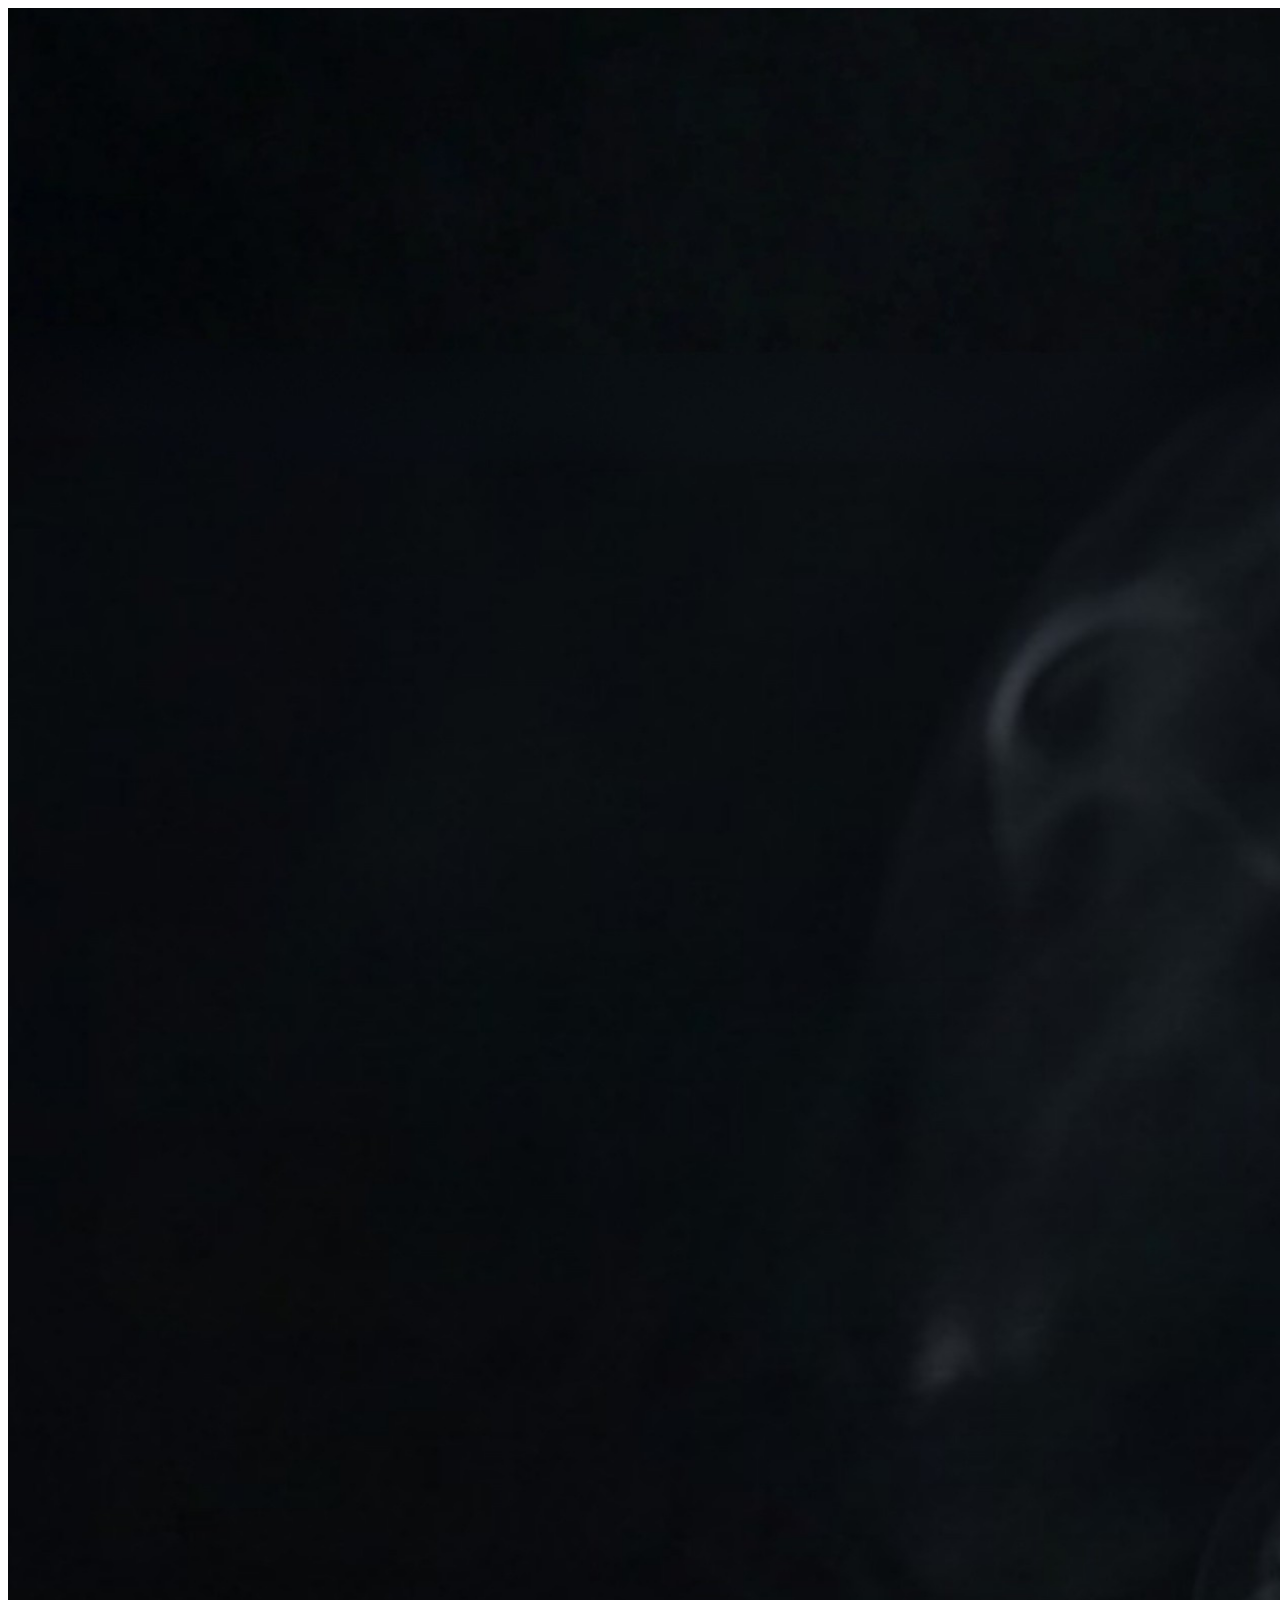
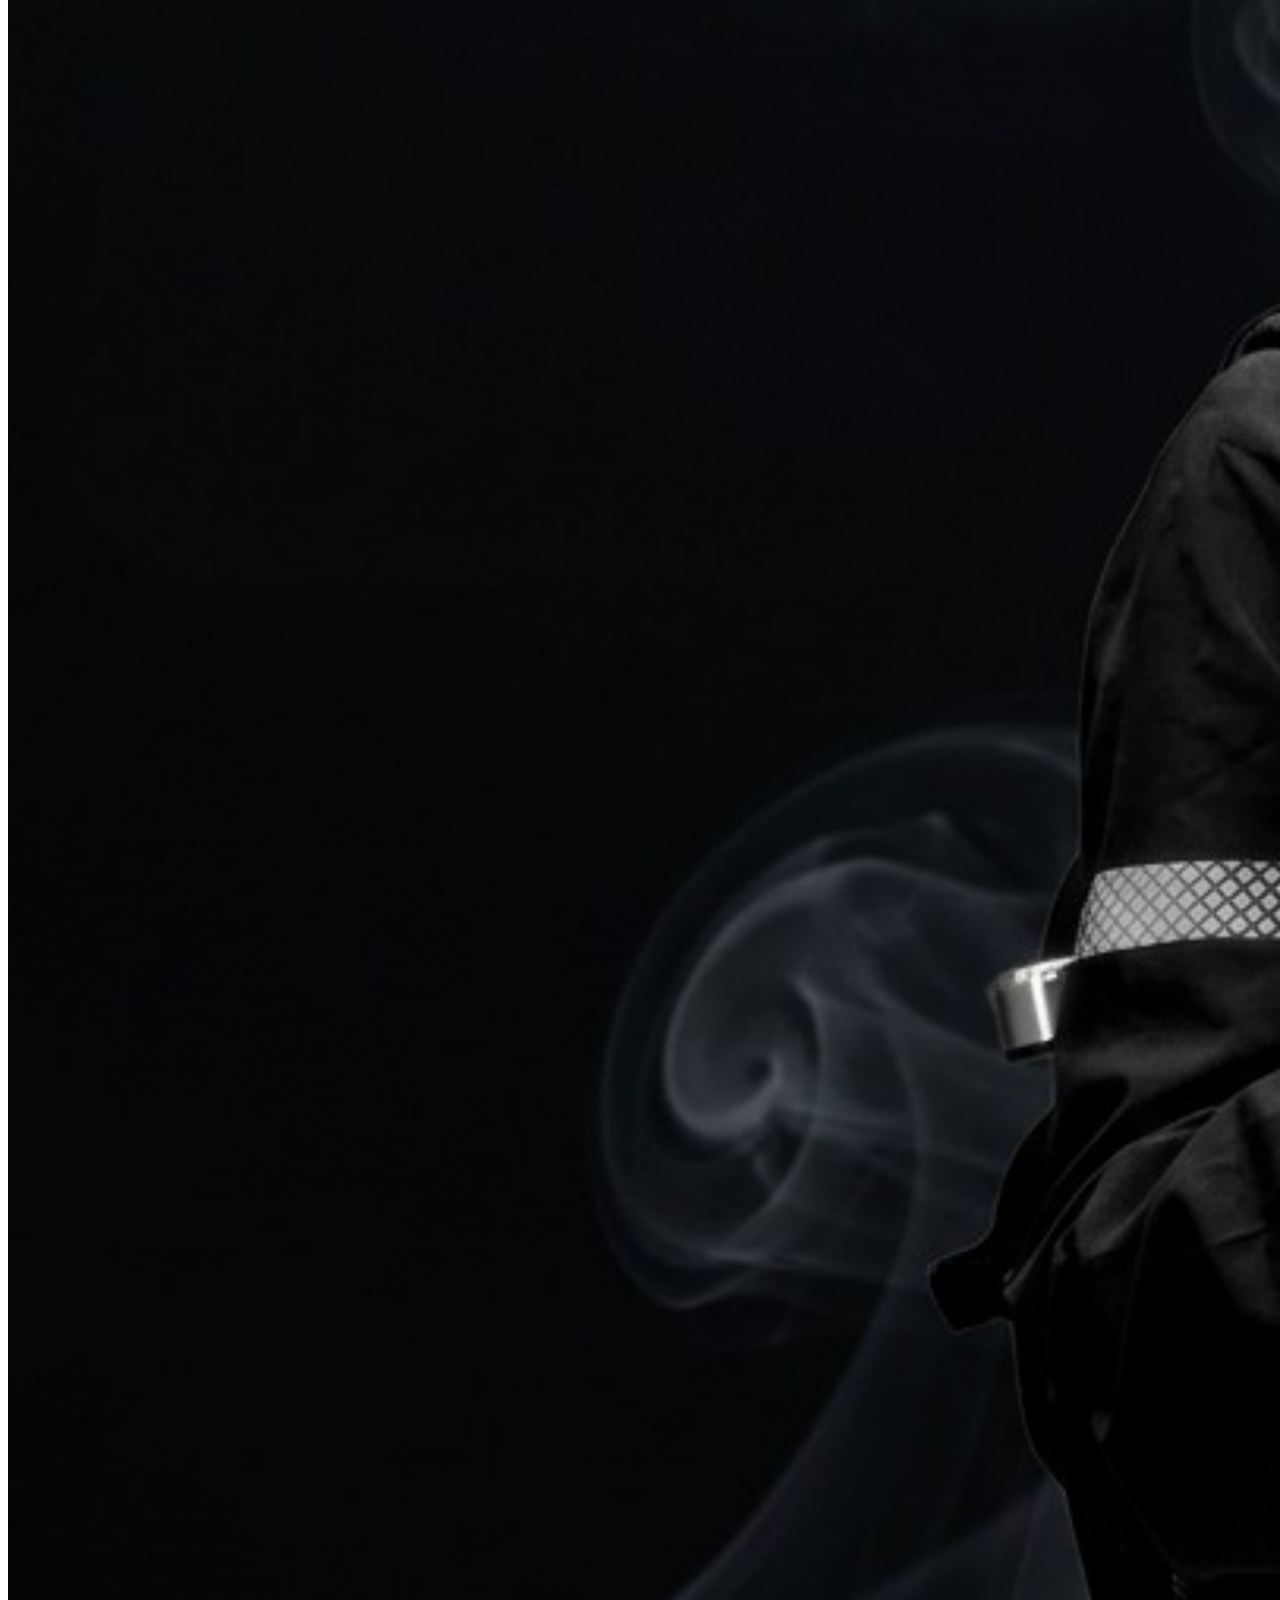
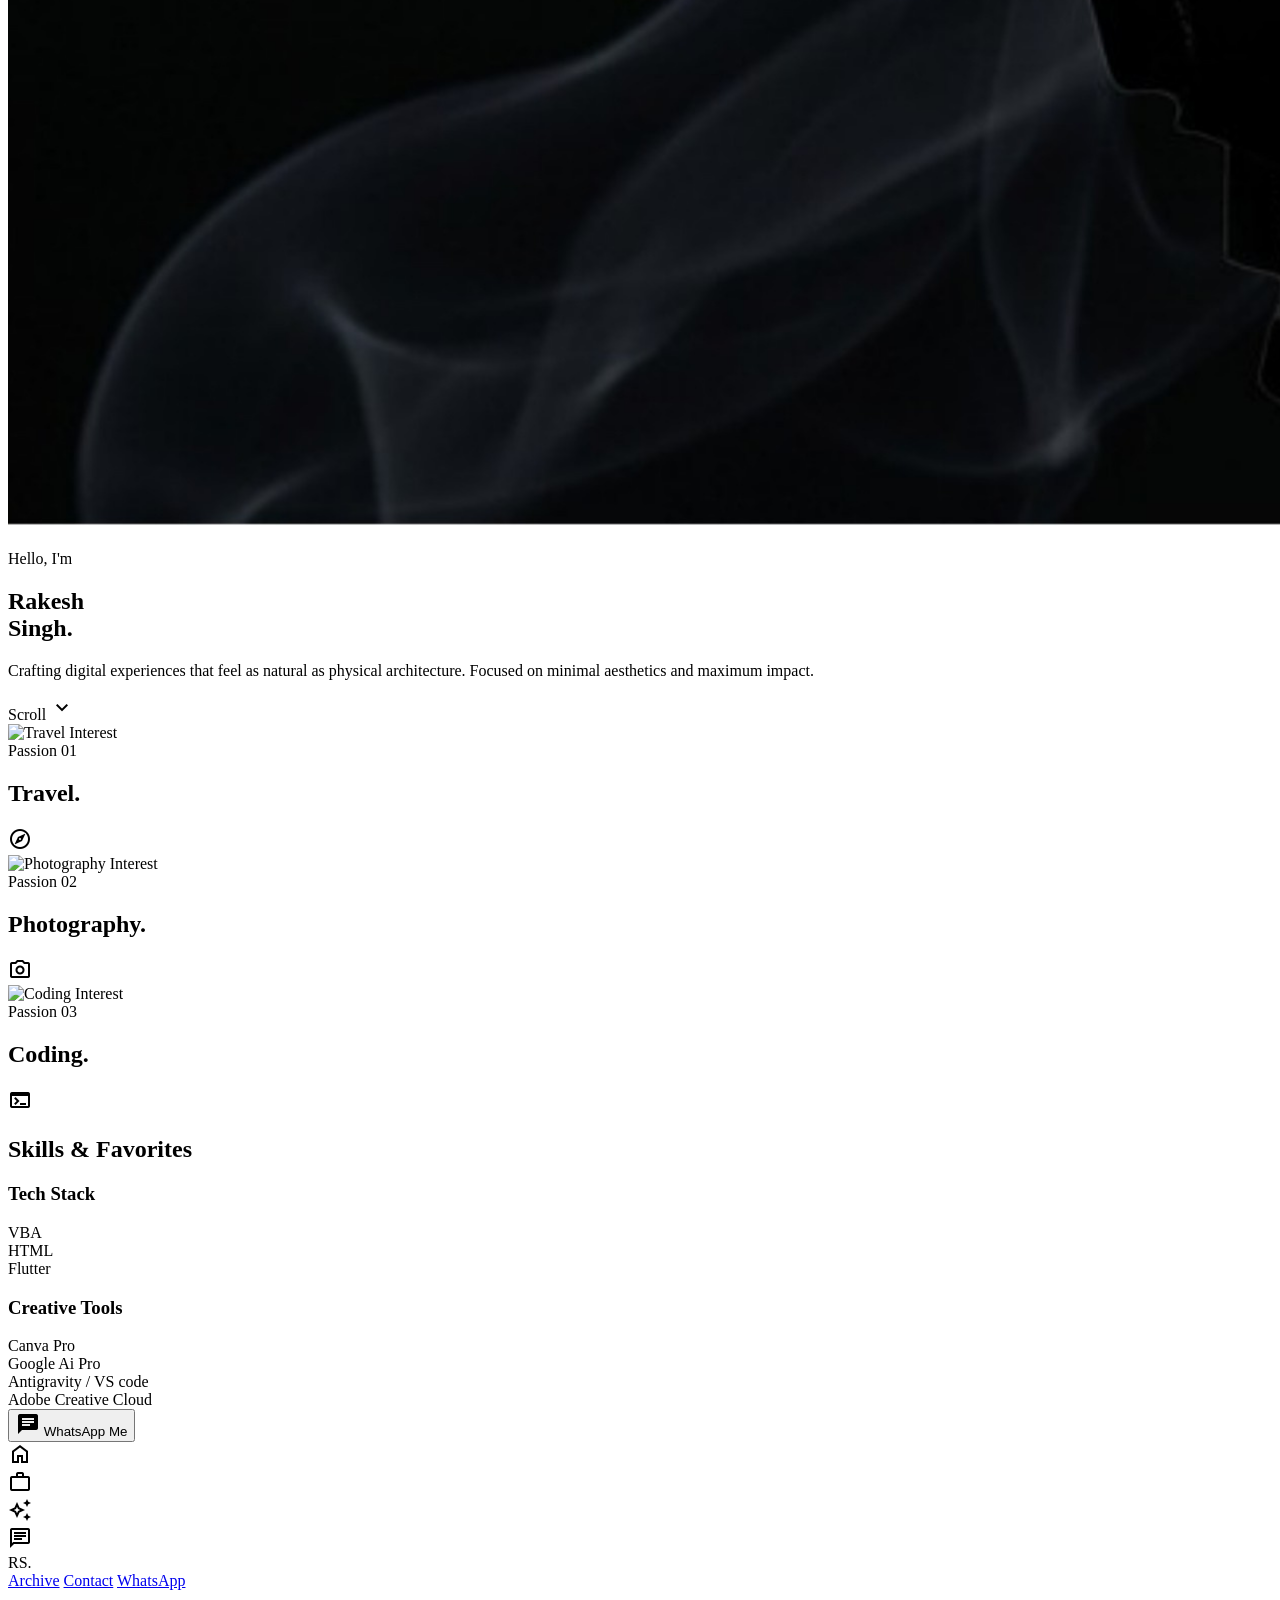
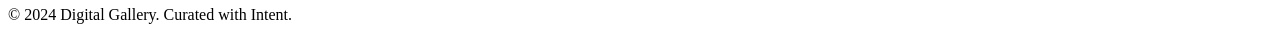
==== rakesh barar.html @ 5762798e "Add files via upload" ====
<!DOCTYPE html>

<html class="scroll-smooth" lang="en">

<head>
    <meta charset="utf-8" />
    <meta content="width=device-width, initial-scale=1.0" name="viewport" />
    <title>Rakesh Singh | Portfolio</title>
    <script src="https://cdn.tailwindcss.com?plugins=forms,container-queries"></script>
    <link
        href="https://fonts.googleapis.com/css2?family=Manrope:wght@200;400;700;800&amp;family=Inter:wght@300;400;500;600&amp;display=swap"
        rel="stylesheet" />
    <link
        href="https://fonts.googleapis.com/css2?family=Material+Symbols+Outlined:wght,FILL@100..700,0..1&amp;display=swap"
        rel="stylesheet" />
    <link
        href="https://fonts.googleapis.com/css2?family=Material+Symbols+Outlined:wght,FILL@100..700,0..1&amp;display=swap"
        rel="stylesheet" />
    <script id="tailwind-config">
        tailwind.config = {
            darkMode: "class",
            theme: {
                extend: {
                    colors: {
                        "on-surface-variant": "#474747",
                        "on-primary-container": "#ffffff",
                        "surface-variant": "#e2e2e4",
                        "on-tertiary": "#e2e2e2",
                        "primary": "#000000",
                        "on-secondary-fixed": "#1b1b1d",
                        "surface-bright": "#f9f9fb",
                        "surface-container-high": "#e8e8ea",
                        "error-container": "#ffdad6",
                        "surface-container-highest": "#e2e2e4",
                        "on-error-container": "#410002",
                        "surface-container": "#eeeef0",
                        "inverse-surface": "#2f3132",
                        "surface-tint": "#004ee7",
                        "surface-container-low": "#f3f3f5",
                        "primary-fixed": "#004ee7",
                        "surface-container-lowest": "#ffffff",
                        "on-tertiary-fixed-variant": "#e2e2e2",
                        "on-tertiary-container": "#ffffff",
                        "on-tertiary-fixed": "#ffffff",
                        "on-secondary-fixed-variant": "#3b3b3d",
                        "on-surface": "#1a1c1d",
                        "background": "#f9f9fb",
                        "secondary-container": "#d6d3d6",
                        "inverse-on-surface": "#f0f0f2",
                        "on-primary-fixed-variant": "#dce1ff",
                        "outline-variant": "#c6c6c6",
                        "secondary-fixed": "#c8c6c8",
                        "error": "#ba1a1a",
                        "on-primary-fixed": "#ffffff",
                        "on-background": "#1a1c1d",
                        "secondary-fixed-dim": "#acaaad",
                        "tertiary-fixed": "#5e5e5e",
                        "tertiary-fixed-dim": "#474747",
                        "outline": "#777777",
                        "primary-container": "#003198",
                        "on-secondary": "#ffffff",
                        "on-secondary-container": "#1b1b1d",
                        "on-error": "#ffffff",
                        "surface": "#f9f9fb",
                        "primary-fixed-dim": "#003ab2",
                        "surface-dim": "#d9dadc",
                        "inverse-primary": "#b6c4ff",
                        "tertiary": "#3b3b3b",
                        "tertiary-container": "#747474",
                        "secondary": "#5f5e60",
                        "on-primary": "#dce1ff"
                    },
                    fontFamily: {
                        "headline": ["Manrope"],
                        "body": ["Inter"],
                        "label": ["Inter"]
                    },
                    borderRadius: { "DEFAULT": "0.25rem", "lg": "0.5rem", "xl": "0.75rem", "full": "9999px" },
                },
            },
        }
    </script>
    <style>
        .material-symbols-outlined {
            font-variation-settings: 'FILL' 0, 'wght' 400, 'GRAD' 0, 'opsz' 24;
        }

        .hide-scrollbar::-webkit-scrollbar {
            display: none;
        }

        .hide-scrollbar {
            -ms-overflow-style: none;
            scrollbar-width: none;
        }
    </style>
    <style>
        body {
            min-height: max(884px, 100dvh);
        }
    </style>
</head>

<body class="bg-surface text-on-surface font-body selection:bg-surface-tint selection:text-white">
    <!-- Removed TopAppBar -->
    <main class="pb-32">
        <!-- Hero Section -->
        <section id="hero-section"
            class="relative h-screen min-h-[700px] flex flex-col px-8 pt-24 pb-24 overflow-hidden">
            <div class="absolute inset-0 z-0">
                <img alt="Rakesh Singh Portrait" class="w-full h-full object-cover md:object-[50%_40%] grayscale contrast-125 opacity-90"
                    data-alt="Close-up artistic portrait of a confident South Asian man in natural soft daylight with a minimalist architectural background"
                    src="my_photo.png" />
                <div class="absolute inset-0 bg-gradient-to-t from-surface via-transparent to-transparent"></div>
            </div>
            <div class="relative z-10 max-w-2xl flex-1 flex flex-col justify-between">
                <div>
                    <p class="font-headline font-bold text-surface-tint tracking-tight text-xl mb-4">Hello, I'm</p>
                    <h1
                        class="font-headline font-extrabold text-6xl md:text-8xl tracking-tighter text-white leading-[0.9]">
                        Rakesh<br />Singh.
                    </h1>
                </div>
                <div>
                    <p class="font-body text-secondary text-lg max-w-md leading-relaxed">
                        Crafting digital experiences that feel as natural as physical architecture. Focused on minimal
                        aesthetics and maximum impact.
                    </p>
                </div>
            </div>
            <!-- Scroll Cue -->
            <div class="absolute bottom-12 left-1/2 -translate-x-1/2 flex flex-col items-center gap-2 opacity-40">
                <span class="text-[10px] font-bold tracking-[0.3em] uppercase">Scroll</span>
                <span class="material-symbols-outlined animate-bounce" data-icon="expand_more">expand_more</span>
            </div>
        </section>
        <!-- Interest Cards (Editorial Bento) -->
        <section class="px-8 py-20 max-w-6xl mx-auto space-y-20 md:space-y-0 md:grid md:grid-cols-3 md:gap-8 lg:gap-12">
            <!-- Travel -->
            <div
                class="group relative aspect-[4/5] rounded-[2.5rem] overflow-hidden bg-surface-container-low transition-transform duration-500 hover:scale-[0.99]">
                <img alt="Travel Interest"
                    class="absolute inset-0 w-full h-full object-cover transition-transform duration-700 group-hover:scale-110"
                    data-alt="Wide angle shot of a traveler overlooking a serene blue lake surrounded by sharp snow-capped mountains at dawn"
                    src="https://lh3.googleusercontent.com/aida-public/[base64]" />
                <div class="absolute inset-0 bg-black/20 group-hover:bg-black/10 transition-colors"></div>
                <div class="absolute bottom-10 left-10 text-white">
                    <span class="font-label font-medium uppercase tracking-widest text-xs opacity-80 mb-2 block">Passion
                        01</span>
                    <h2 class="font-headline font-bold text-5xl tracking-tighter">Travel.</h2>
                </div>
                <div class="absolute top-10 right-10">
                    <div
                        class="w-12 h-12 rounded-full bg-white/20 backdrop-blur-md flex items-center justify-center border border-white/30">
                        <span class="material-symbols-outlined text-white" data-icon="explore">explore</span>
                    </div>
                </div>
            </div>
            <!-- Photography -->
            <div
                class="group relative aspect-[4/5] rounded-[2.5rem] overflow-hidden bg-surface-container-low transition-transform duration-500 hover:scale-[0.99]">
                <img alt="Photography Interest"
                    class="absolute inset-0 w-full h-full object-cover transition-transform duration-700 group-hover:scale-110"
                    data-alt="Minimalist street photography of a cyclist casting a long shadow on a clean concrete pavement in high contrast sunlight"
                    src="https://lh3.googleusercontent.com/aida-public/[base64]" />
                <div class="absolute inset-0 bg-black/20 group-hover:bg-black/10 transition-colors"></div>
                <div class="absolute bottom-10 left-10 text-white">
                    <span class="font-label font-medium uppercase tracking-widest text-xs opacity-80 mb-2 block">Passion
                        02</span>
                    <h2 class="font-headline font-bold text-5xl tracking-tighter">Photography.</h2>
                </div>
                <div class="absolute top-10 right-10">
                    <div
                        class="w-12 h-12 rounded-full bg-white/20 backdrop-blur-md flex items-center justify-center border border-white/30">
                        <span class="material-symbols-outlined text-white" data-icon="photo_camera">photo_camera</span>
                    </div>
                </div>
            </div>
            <!-- Coding -->
            <div
                class="group relative aspect-[4/5] rounded-[2.5rem] overflow-hidden bg-surface-container-low transition-transform duration-500 hover:scale-[0.99]">
                <img alt="Coding Interest"
                    class="absolute inset-0 w-full h-full object-cover transition-transform duration-700 group-hover:scale-110"
                    data-alt="Close up of clean code on a computer screen reflected in a pair of glasses on a dark minimalist desk"
                    src="https://lh3.googleusercontent.com/aida-public/[base64]" />
                <div class="absolute inset-0 bg-black/40 group-hover:bg-black/30 transition-colors"></div>
                <div class="absolute bottom-10 left-10 text-white">
                    <span class="font-label font-medium uppercase tracking-widest text-xs opacity-80 mb-2 block">Passion
                        03</span>
                    <h2 class="font-headline font-bold text-5xl tracking-tighter">Coding.</h2>
                </div>
                <div class="absolute top-10 right-10">
                    <div
                        class="w-12 h-12 rounded-full bg-white/20 backdrop-blur-md flex items-center justify-center border border-white/30">
                        <span class="material-symbols-outlined text-white" data-icon="terminal">terminal</span>
                    </div>
                </div>
            </div>
        </section>
        <!-- Skills & Favorites -->
        <section id="skills-section" class="px-8 py-20 bg-surface-container-low rounded-t-[3rem]">
            <div class="max-w-4xl mx-auto">
                <div class="mb-16">
                    <h2 class="font-headline font-extrabold text-4xl tracking-tighter text-on-surface mb-4">Skills &amp;
                        Favorites</h2>
                    <div class="w-12 h-1 px-1 bg-surface-tint rounded-full"></div>
                </div>
                <div class="grid grid-cols-1 md:grid-cols-2 gap-12">
                    <!-- Technical Stack -->
                    <div class="space-y-8">
                        <h3 class="font-label font-bold text-xs uppercase tracking-widest text-secondary opacity-60">
                            Tech Stack</h3>
                        <div class="space-y-6">
                            <div class="flex items-center justify-between group">
                                <span class="font-headline font-bold text-xl">VBA</span>
                                <span
                                    class="w-2 h-2 rounded-full bg-surface-tint shadow-[0_0_10px_rgba(0,78,231,0.5)]"></span>
                            </div>
                            <div class="flex items-center justify-between group">
                                <span class="font-headline font-bold text-xl">HTML</span>
                                <span
                                    class="w-2 h-2 rounded-full bg-surface-tint shadow-[0_0_10px_rgba(0,78,231,0.5)]"></span>
                            </div>

                            <div class="flex items-center justify-between group">
                                <span class="font-headline font-bold text-xl">Flutter</span>
                                <span class="w-2 h-2 rounded-full bg-surface-variant"></span>
                            </div>
                        </div>
                    </div>
                    <!-- Design Tools -->
                    <div class="space-y-8">
                        <h3 class="font-label font-bold text-xs uppercase tracking-widest text-secondary opacity-60">
                            Creative Tools</h3>
                        <div class="space-y-6">
                            <div class="flex items-center justify-between group">
                                <span class="font-headline font-bold text-xl">Canva Pro</span>
                                <span
                                    class="w-2 h-2 rounded-full bg-surface-tint shadow-[0_0_10px_rgba(0,78,231,0.5)]"></span>
                            </div>
                            <div class="flex items-center justify-between group">
                                <span class="font-headline font-bold text-xl">Google Ai Pro</span>
                                <span
                                    class="w-2 h-2 rounded-full bg-surface-tint shadow-[0_0_10px_rgba(0,78,231,0.5)]"></span>
                            </div>

                            <div class="flex items-center justify-between group">
                                <span class="font-headline font-bold text-xl">Antigravity / VS code</span>
                                <span
                                    class="w-2 h-2 rounded-full bg-surface-tint shadow-[0_0_10px_rgba(0,78,231,0.5)]"></span>
                            </div>

                            <div class="flex items-center justify-between group">
                                <span class="font-headline font-bold text-xl">Adobe Creative Cloud</span>
                                <span class="w-2 h-2 rounded-full bg-surface-variant"></span>
                            </div>
                        </div>
                    </div>
                </div>
            </div>
        </section>
    </main>
    <!-- WhatsApp Floating CTA -->
    <div id="whatsapp-container"
        class="fixed bottom-24 right-6 z-[60] group opacity-0 translate-y-10 pointer-events-none transition-all duration-500">
        <button
            class="flex items-center gap-3 bg-white/70 dark:bg-zinc-900/70 backdrop-blur-2xl border border-zinc-200/20 dark:border-zinc-800/20 shadow-2xl px-6 py-4 rounded-full active:scale-90 transition-transform duration-200 group-hover:pr-8">
            <span class="material-symbols-outlined text-[#25D366]" data-icon="chat"
                style="font-variation-settings: 'FILL' 1;">chat</span>
            <span class="font-label font-bold text-xs uppercase tracking-widest text-on-surface">WhatsApp Me</span>
        </button>
    </div>
    <!-- BottomNavBar -->
    <nav id="bottom-nav"
        class="fixed bottom-6 left-1/2 -translate-x-1/2 w-[90%] max-w-md rounded-full bg-white/70 dark:bg-zinc-900/70 backdrop-blur-2xl border border-zinc-200/20 dark:border-zinc-800/20 shadow-2xl shadow-zinc-500/10 dark:shadow-black/20 flex justify-around items-center p-2 z-50 opacity-0 translate-y-10 pointer-events-none transition-all duration-500">
        <div
            class="flex items-center justify-center bg-zinc-900 dark:bg-zinc-50 text-white dark:text-zinc-900 rounded-full w-12 h-12 active:scale-90 transition-transform duration-200">
            <span class="material-symbols-outlined" data-icon="home">home</span>
        </div>
        <div
            class="flex items-center justify-center text-zinc-400 dark:text-zinc-500 w-12 h-12 hover:text-zinc-900 dark:hover:text-zinc-100 active:scale-90 transition-transform duration-200">
            <span class="material-symbols-outlined" data-icon="work">work</span>
        </div>
        <div
            class="flex items-center justify-center text-zinc-400 dark:text-zinc-500 w-12 h-12 hover:text-zinc-900 dark:hover:text-zinc-100 active:scale-90 transition-transform duration-200">
            <span class="material-symbols-outlined" data-icon="auto_awesome">auto_awesome</span>
        </div>
        <div
            class="flex items-center justify-center text-zinc-400 dark:text-zinc-500 w-12 h-12 hover:text-zinc-900 dark:hover:text-zinc-100 active:scale-90 transition-transform duration-200">
            <span class="material-symbols-outlined" data-icon="chat">chat</span>
        </div>
    </nav>
    <!-- Footer -->
    <footer id="footer"
        class="w-full pt-20 pb-32 bg-zinc-50 dark:bg-zinc-950 flex flex-col items-center gap-6 px-8 text-center">
        <span class="font-manrope font-bold text-zinc-900 dark:text-zinc-50 text-xl tracking-tighter">RS.</span>
        <div class="flex gap-8">
            <a class="font-inter text-sm text-zinc-400 hover:text-zinc-600 hover:underline decoration-zinc-300 underline-offset-4 transition-colors duration-300"
                href="#">Archive</a>
            <a class="font-inter text-sm text-zinc-400 hover:text-zinc-600 hover:underline decoration-zinc-300 underline-offset-4 transition-colors duration-300"
                href="#">Contact</a>
            <a class="font-inter text-sm text-blue-600 font-semibold hover:underline decoration-zinc-300 underline-offset-4 transition-colors duration-300"
                href="#">WhatsApp</a>
        </div>
        <p class="font-inter text-sm text-zinc-500 tracking-tight">© 2024 Digital Gallery. Curated with Intent.</p>
    </footer>
    <script>
        document.addEventListener('DOMContentLoaded', () => {
            const heroSection = document.getElementById('hero-section');
            const bottomNav = document.getElementById('bottom-nav');
            const whatsappBtn = document.getElementById('whatsapp-container');
            const skillsSection = document.getElementById('skills-section');
            const footer = document.getElementById('footer');

            // Bottom Nav: Show when hero section is not intersecting
            const navObserver = new IntersectionObserver((entries) => {
                entries.forEach(entry => {
                    if (!entry.isIntersecting) {
                        bottomNav.classList.remove('opacity-0', 'translate-y-10', 'pointer-events-none');
                    } else {
                        bottomNav.classList.add('opacity-0', 'translate-y-10', 'pointer-events-none');
                    }
                });
            }, { threshold: 0.1 });

            if (heroSection) navObserver.observe(heroSection);

            // WhatsApp: Show when Skills or Footer is in view
            let isSkillsVisible = false;
            let isFooterVisible = false;

            const updateWhatsappVisibility = () => {
                if (isSkillsVisible || isFooterVisible) {
                    whatsappBtn.classList.remove('opacity-0', 'translate-y-10', 'pointer-events-none');
                } else {
                    whatsappBtn.classList.add('opacity-0', 'translate-y-10', 'pointer-events-none');
                }
            };

            const whatsappObserver = new IntersectionObserver((entries) => {
                entries.forEach(entry => {
                    if (entry.target.id === 'skills-section') {
                        isSkillsVisible = entry.isIntersecting;
                    }
                    if (entry.target.id === 'footer') {
                        isFooterVisible = entry.isIntersecting;
                    }
                });
                updateWhatsappVisibility();
            }, { threshold: 0.05 });

            if (skillsSection) whatsappObserver.observe(skillsSection);
            if (footer) whatsappObserver.observe(footer);
        });
    </script>
</body>

</html>
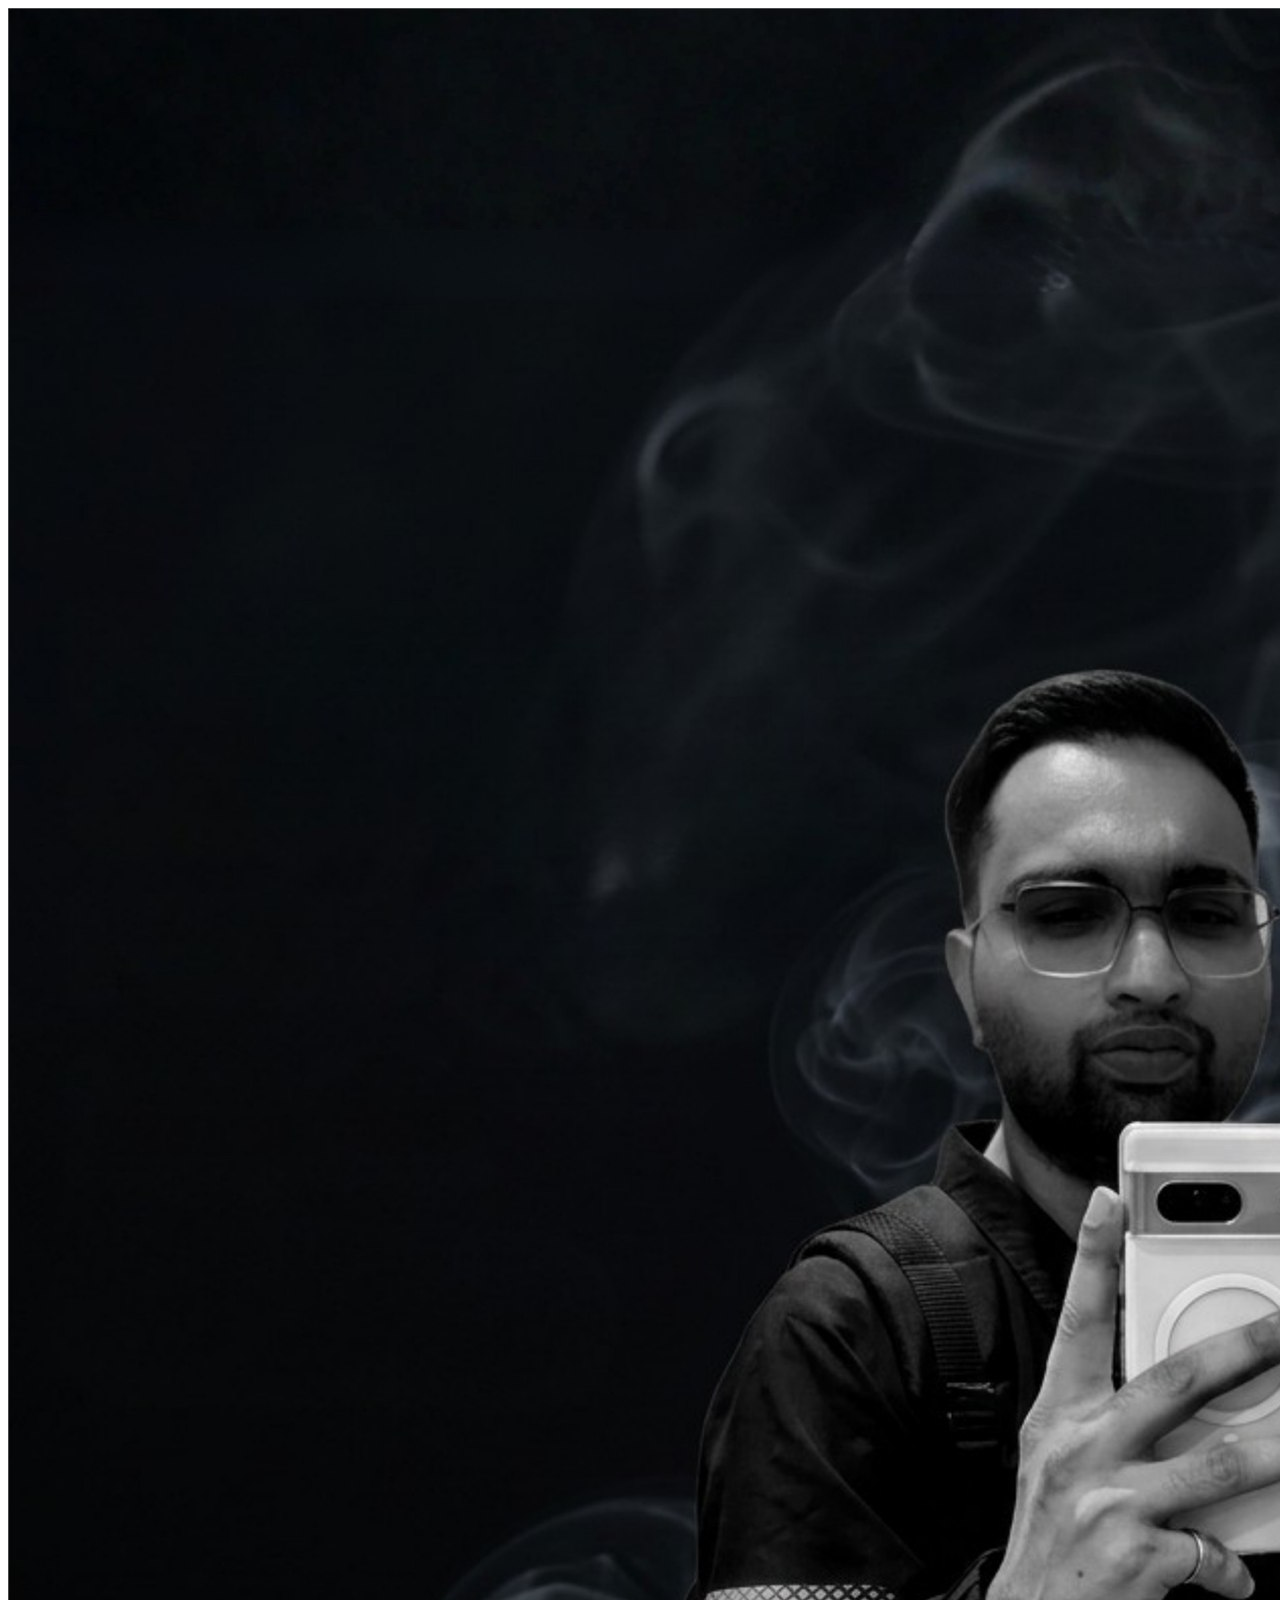
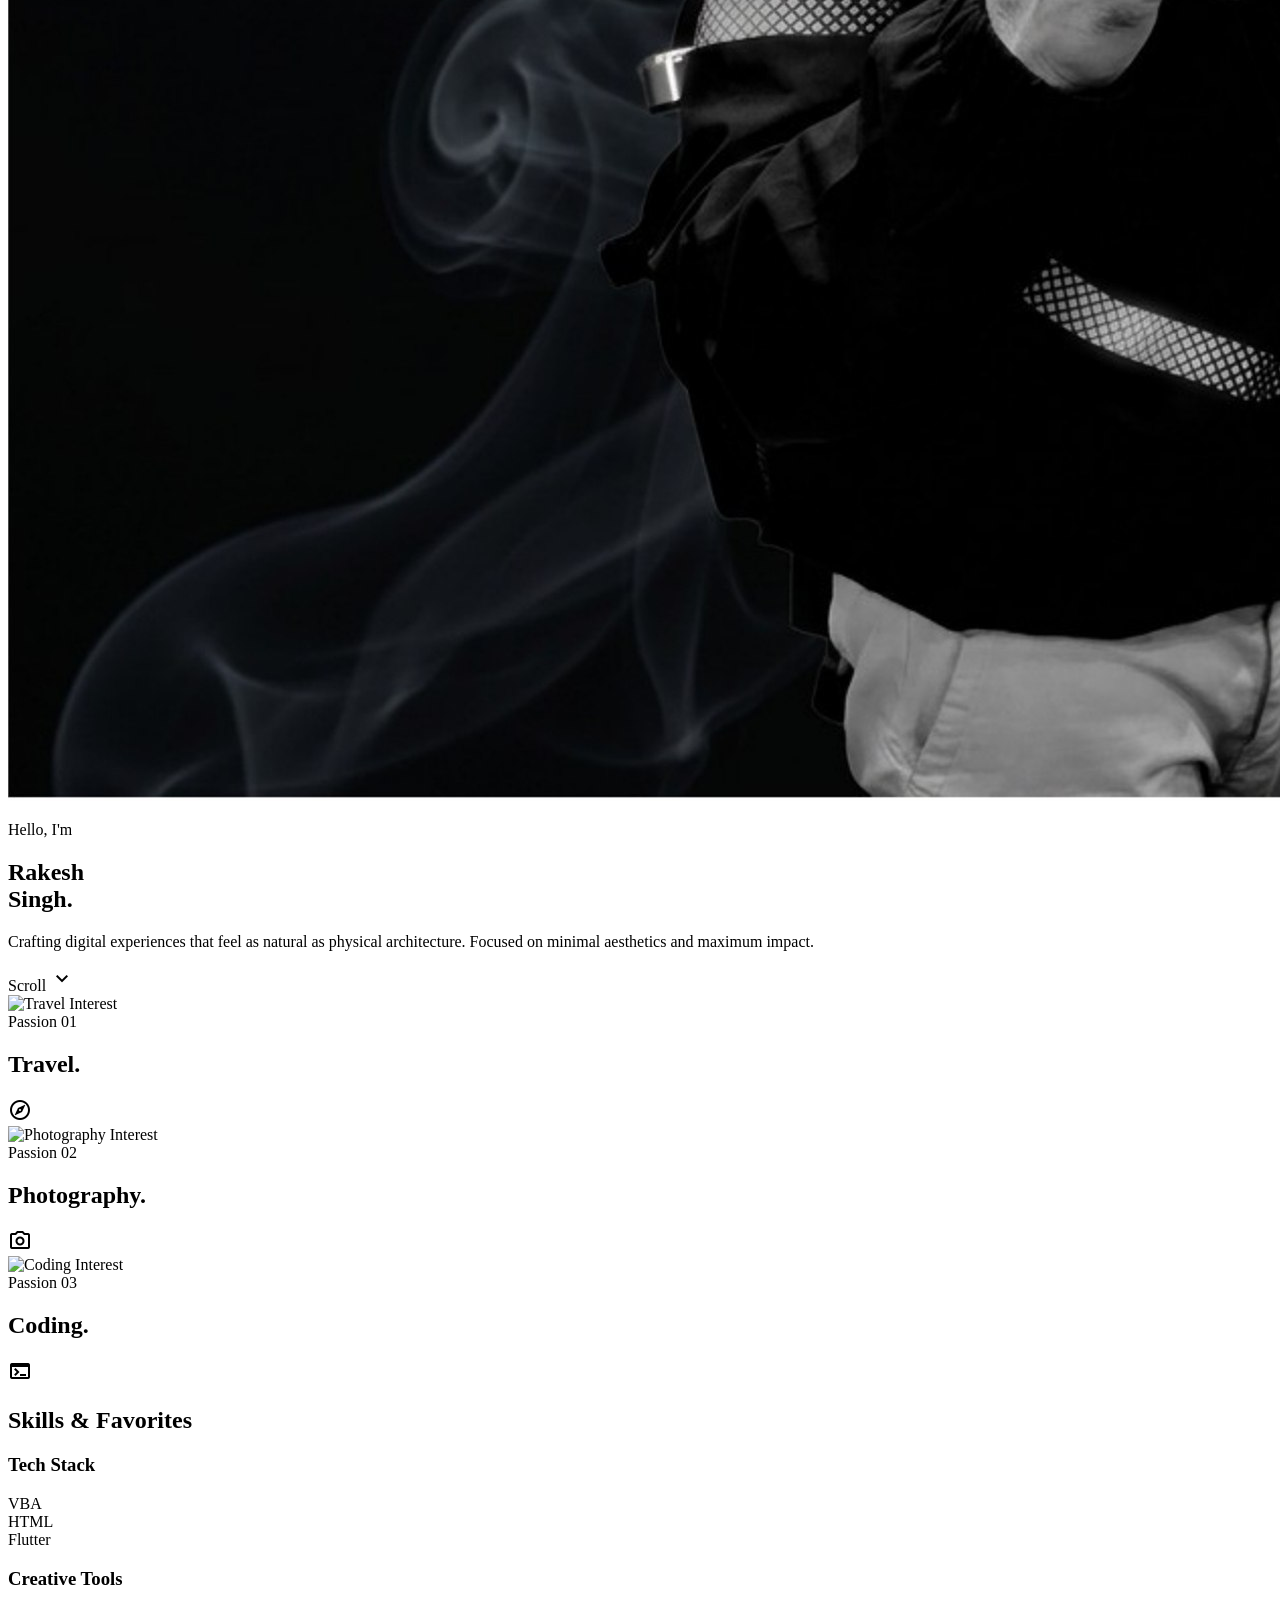
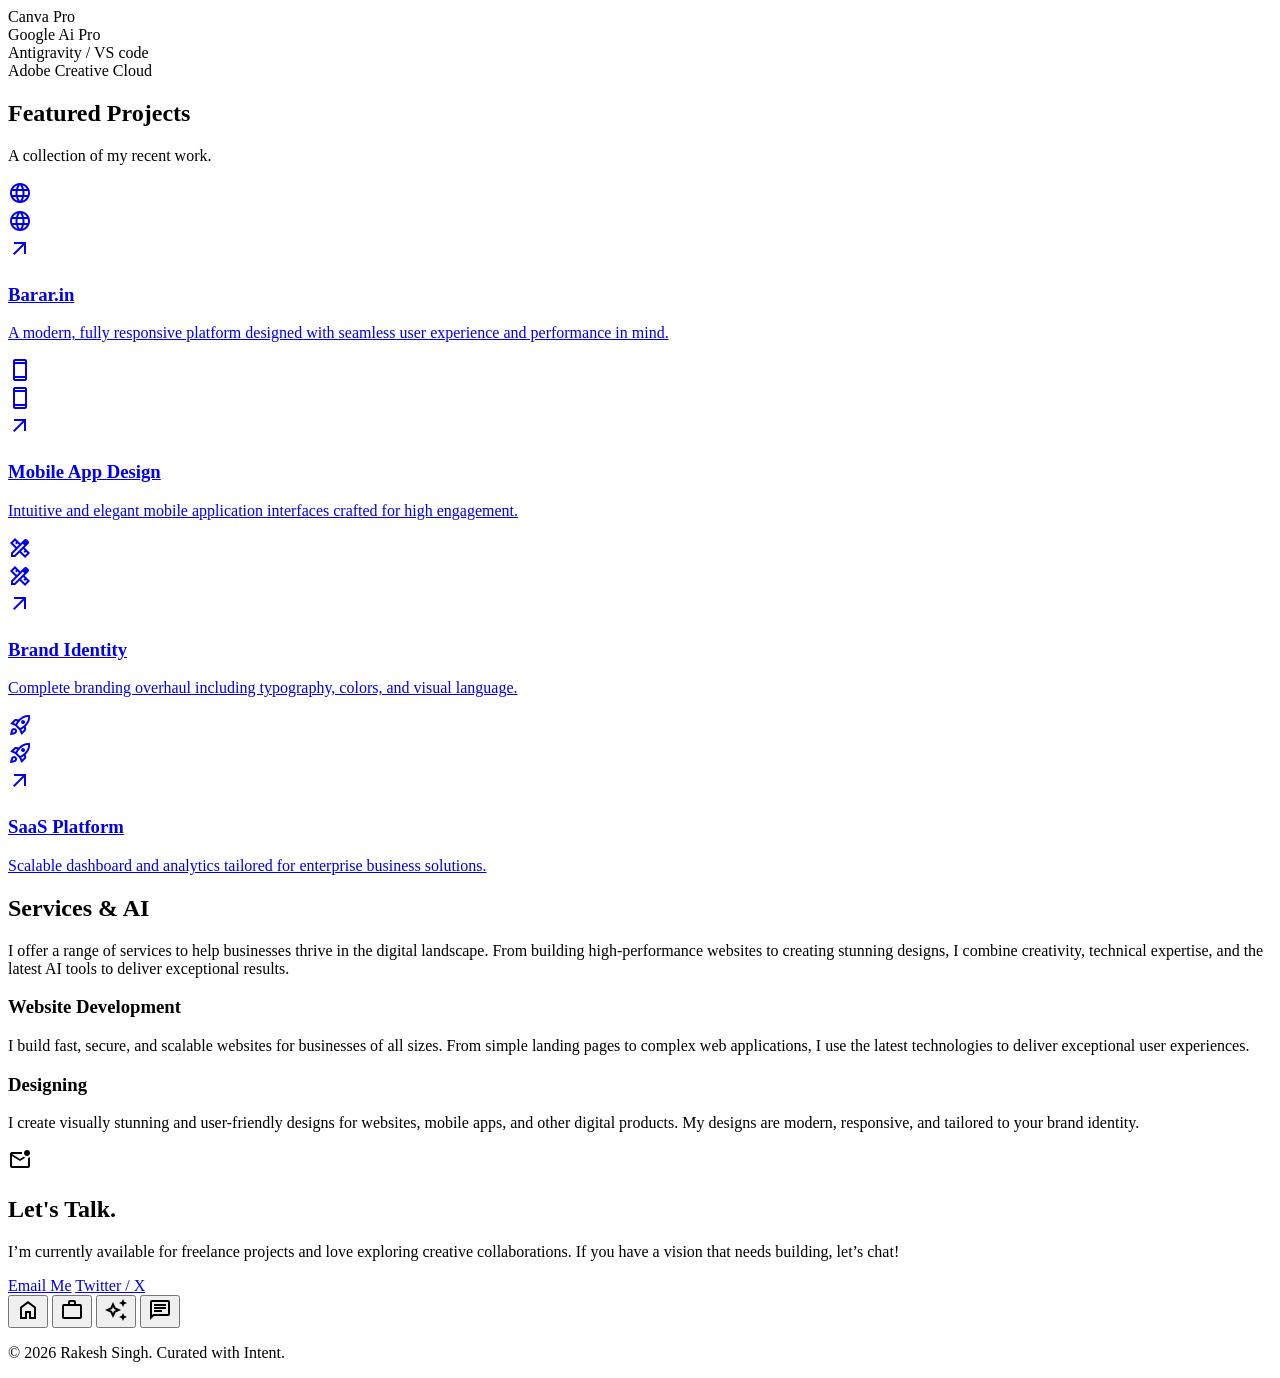
==== commit 00cc0614: "Optimize site photo" ====
--- a/rakesh barar.html
+++ b/rakesh barar.html
@@ -1,358 +1,538 @@
-<!DOCTYPE html>
-
-<html class="scroll-smooth" lang="en">
-
-<head>
-    <meta charset="utf-8" />
-    <meta content="width=device-width, initial-scale=1.0" name="viewport" />
-    <title>Rakesh Singh | Portfolio</title>
-    <script src="https://cdn.tailwindcss.com?plugins=forms,container-queries"></script>
-    <link
-        href="https://fonts.googleapis.com/css2?family=Manrope:wght@200;400;700;800&amp;family=Inter:wght@300;400;500;600&amp;display=swap"
-        rel="stylesheet" />
-    <link
-        href="https://fonts.googleapis.com/css2?family=Material+Symbols+Outlined:wght,FILL@100..700,0..1&amp;display=swap"
-        rel="stylesheet" />
-    <link
-        href="https://fonts.googleapis.com/css2?family=Material+Symbols+Outlined:wght,FILL@100..700,0..1&amp;display=swap"
-        rel="stylesheet" />
-    <script id="tailwind-config">
-        tailwind.config = {
-            darkMode: "class",
-            theme: {
-                extend: {
-                    colors: {
-                        "on-surface-variant": "#474747",
-                        "on-primary-container": "#ffffff",
-                        "surface-variant": "#e2e2e4",
-                        "on-tertiary": "#e2e2e2",
-                        "primary": "#000000",
-                        "on-secondary-fixed": "#1b1b1d",
-                        "surface-bright": "#f9f9fb",
-                        "surface-container-high": "#e8e8ea",
-                        "error-container": "#ffdad6",
-                        "surface-container-highest": "#e2e2e4",
-                        "on-error-container": "#410002",
-                        "surface-container": "#eeeef0",
-                        "inverse-surface": "#2f3132",
-                        "surface-tint": "#004ee7",
-                        "surface-container-low": "#f3f3f5",
-                        "primary-fixed": "#004ee7",
-                        "surface-container-lowest": "#ffffff",
-                        "on-tertiary-fixed-variant": "#e2e2e2",
-                        "on-tertiary-container": "#ffffff",
-                        "on-tertiary-fixed": "#ffffff",
-                        "on-secondary-fixed-variant": "#3b3b3d",
-                        "on-surface": "#1a1c1d",
-                        "background": "#f9f9fb",
-                        "secondary-container": "#d6d3d6",
-                        "inverse-on-surface": "#f0f0f2",
-                        "on-primary-fixed-variant": "#dce1ff",
-                        "outline-variant": "#c6c6c6",
-                        "secondary-fixed": "#c8c6c8",
-                        "error": "#ba1a1a",
-                        "on-primary-fixed": "#ffffff",
-                        "on-background": "#1a1c1d",
-                        "secondary-fixed-dim": "#acaaad",
-                        "tertiary-fixed": "#5e5e5e",
-                        "tertiary-fixed-dim": "#474747",
-                        "outline": "#777777",
-                        "primary-container": "#003198",
-                        "on-secondary": "#ffffff",
-                        "on-secondary-container": "#1b1b1d",
-                        "on-error": "#ffffff",
-                        "surface": "#f9f9fb",
-                        "primary-fixed-dim": "#003ab2",
-                        "surface-dim": "#d9dadc",
-                        "inverse-primary": "#b6c4ff",
-                        "tertiary": "#3b3b3b",
-                        "tertiary-container": "#747474",
-                        "secondary": "#5f5e60",
-                        "on-primary": "#dce1ff"
-                    },
-                    fontFamily: {
-                        "headline": ["Manrope"],
-                        "body": ["Inter"],
-                        "label": ["Inter"]
-                    },
-                    borderRadius: { "DEFAULT": "0.25rem", "lg": "0.5rem", "xl": "0.75rem", "full": "9999px" },
-                },
-            },
-        }
-    </script>
-    <style>
-        .material-symbols-outlined {
-            font-variation-settings: 'FILL' 0, 'wght' 400, 'GRAD' 0, 'opsz' 24;
-        }
-
-        .hide-scrollbar::-webkit-scrollbar {
-            display: none;
-        }
-
-        .hide-scrollbar {
-            -ms-overflow-style: none;
-            scrollbar-width: none;
-        }
-    </style>
-    <style>
-        body {
-            min-height: max(884px, 100dvh);
-        }
-    </style>
-</head>
-
-<body class="bg-surface text-on-surface font-body selection:bg-surface-tint selection:text-white">
-    <!-- Removed TopAppBar -->
-    <main class="pb-32">
-        <!-- Hero Section -->
-        <section id="hero-section"
-            class="relative h-screen min-h-[700px] flex flex-col px-8 pt-24 pb-24 overflow-hidden">
-            <div class="absolute inset-0 z-0">
-                <img alt="Rakesh Singh Portrait" class="w-full h-full object-cover md:object-[50%_40%] grayscale contrast-125 opacity-90"
-                    data-alt="Close-up artistic portrait of a confident South Asian man in natural soft daylight with a minimalist architectural background"
-                    src="my_photo.png" />
-                <div class="absolute inset-0 bg-gradient-to-t from-surface via-transparent to-transparent"></div>
-            </div>
-            <div class="relative z-10 max-w-2xl flex-1 flex flex-col justify-between">
-                <div>
-                    <p class="font-headline font-bold text-surface-tint tracking-tight text-xl mb-4">Hello, I'm</p>
-                    <h1
-                        class="font-headline font-extrabold text-6xl md:text-8xl tracking-tighter text-white leading-[0.9]">
-                        Rakesh<br />Singh.
-                    </h1>
-                </div>
-                <div>
-                    <p class="font-body text-secondary text-lg max-w-md leading-relaxed">
-                        Crafting digital experiences that feel as natural as physical architecture. Focused on minimal
-                        aesthetics and maximum impact.
-                    </p>
-                </div>
-            </div>
-            <!-- Scroll Cue -->
-            <div class="absolute bottom-12 left-1/2 -translate-x-1/2 flex flex-col items-center gap-2 opacity-40">
-                <span class="text-[10px] font-bold tracking-[0.3em] uppercase">Scroll</span>
-                <span class="material-symbols-outlined animate-bounce" data-icon="expand_more">expand_more</span>
-            </div>
-        </section>
-        <!-- Interest Cards (Editorial Bento) -->
-        <section class="px-8 py-20 max-w-6xl mx-auto space-y-20 md:space-y-0 md:grid md:grid-cols-3 md:gap-8 lg:gap-12">
-            <!-- Travel -->
-            <div
-                class="group relative aspect-[4/5] rounded-[2.5rem] overflow-hidden bg-surface-container-low transition-transform duration-500 hover:scale-[0.99]">
-                <img alt="Travel Interest"
-                    class="absolute inset-0 w-full h-full object-cover transition-transform duration-700 group-hover:scale-110"
-                    data-alt="Wide angle shot of a traveler overlooking a serene blue lake surrounded by sharp snow-capped mountains at dawn"
-                    src="https://lh3.googleusercontent.com/aida-public/[base64]" />
-                <div class="absolute inset-0 bg-black/20 group-hover:bg-black/10 transition-colors"></div>
-                <div class="absolute bottom-10 left-10 text-white">
-                    <span class="font-label font-medium uppercase tracking-widest text-xs opacity-80 mb-2 block">Passion
-                        01</span>
-                    <h2 class="font-headline font-bold text-5xl tracking-tighter">Travel.</h2>
-                </div>
-                <div class="absolute top-10 right-10">
-                    <div
-                        class="w-12 h-12 rounded-full bg-white/20 backdrop-blur-md flex items-center justify-center border border-white/30">
-                        <span class="material-symbols-outlined text-white" data-icon="explore">explore</span>
-                    </div>
-                </div>
-            </div>
-            <!-- Photography -->
-            <div
-                class="group relative aspect-[4/5] rounded-[2.5rem] overflow-hidden bg-surface-container-low transition-transform duration-500 hover:scale-[0.99]">
-                <img alt="Photography Interest"
-                    class="absolute inset-0 w-full h-full object-cover transition-transform duration-700 group-hover:scale-110"
-                    data-alt="Minimalist street photography of a cyclist casting a long shadow on a clean concrete pavement in high contrast sunlight"
-                    src="https://lh3.googleusercontent.com/aida-public/[base64]" />
-                <div class="absolute inset-0 bg-black/20 group-hover:bg-black/10 transition-colors"></div>
-                <div class="absolute bottom-10 left-10 text-white">
-                    <span class="font-label font-medium uppercase tracking-widest text-xs opacity-80 mb-2 block">Passion
-                        02</span>
-                    <h2 class="font-headline font-bold text-5xl tracking-tighter">Photography.</h2>
-                </div>
-                <div class="absolute top-10 right-10">
-                    <div
-                        class="w-12 h-12 rounded-full bg-white/20 backdrop-blur-md flex items-center justify-center border border-white/30">
-                        <span class="material-symbols-outlined text-white" data-icon="photo_camera">photo_camera</span>
-                    </div>
-                </div>
-            </div>
-            <!-- Coding -->
-            <div
-                class="group relative aspect-[4/5] rounded-[2.5rem] overflow-hidden bg-surface-container-low transition-transform duration-500 hover:scale-[0.99]">
-                <img alt="Coding Interest"
-                    class="absolute inset-0 w-full h-full object-cover transition-transform duration-700 group-hover:scale-110"
-                    data-alt="Close up of clean code on a computer screen reflected in a pair of glasses on a dark minimalist desk"
-                    src="https://lh3.googleusercontent.com/aida-public/[base64]" />
-                <div class="absolute inset-0 bg-black/40 group-hover:bg-black/30 transition-colors"></div>
-                <div class="absolute bottom-10 left-10 text-white">
-                    <span class="font-label font-medium uppercase tracking-widest text-xs opacity-80 mb-2 block">Passion
-                        03</span>
-                    <h2 class="font-headline font-bold text-5xl tracking-tighter">Coding.</h2>
-                </div>
-                <div class="absolute top-10 right-10">
-                    <div
-                        class="w-12 h-12 rounded-full bg-white/20 backdrop-blur-md flex items-center justify-center border border-white/30">
-                        <span class="material-symbols-outlined text-white" data-icon="terminal">terminal</span>
-                    </div>
-                </div>
-            </div>
-        </section>
-        <!-- Skills & Favorites -->
-        <section id="skills-section" class="px-8 py-20 bg-surface-container-low rounded-t-[3rem]">
-            <div class="max-w-4xl mx-auto">
-                <div class="mb-16">
-                    <h2 class="font-headline font-extrabold text-4xl tracking-tighter text-on-surface mb-4">Skills &amp;
-                        Favorites</h2>
-                    <div class="w-12 h-1 px-1 bg-surface-tint rounded-full"></div>
-                </div>
-                <div class="grid grid-cols-1 md:grid-cols-2 gap-12">
-                    <!-- Technical Stack -->
-                    <div class="space-y-8">
-                        <h3 class="font-label font-bold text-xs uppercase tracking-widest text-secondary opacity-60">
-                            Tech Stack</h3>
-                        <div class="space-y-6">
-                            <div class="flex items-center justify-between group">
-                                <span class="font-headline font-bold text-xl">VBA</span>
-                                <span
-                                    class="w-2 h-2 rounded-full bg-surface-tint shadow-[0_0_10px_rgba(0,78,231,0.5)]"></span>
-                            </div>
-                            <div class="flex items-center justify-between group">
-                                <span class="font-headline font-bold text-xl">HTML</span>
-                                <span
-                                    class="w-2 h-2 rounded-full bg-surface-tint shadow-[0_0_10px_rgba(0,78,231,0.5)]"></span>
-                            </div>
-
-                            <div class="flex items-center justify-between group">
-                                <span class="font-headline font-bold text-xl">Flutter</span>
-                                <span class="w-2 h-2 rounded-full bg-surface-variant"></span>
-                            </div>
-                        </div>
-                    </div>
-                    <!-- Design Tools -->
-                    <div class="space-y-8">
-                        <h3 class="font-label font-bold text-xs uppercase tracking-widest text-secondary opacity-60">
-                            Creative Tools</h3>
-                        <div class="space-y-6">
-                            <div class="flex items-center justify-between group">
-                                <span class="font-headline font-bold text-xl">Canva Pro</span>
-                                <span
-                                    class="w-2 h-2 rounded-full bg-surface-tint shadow-[0_0_10px_rgba(0,78,231,0.5)]"></span>
-                            </div>
-                            <div class="flex items-center justify-between group">
-                                <span class="font-headline font-bold text-xl">Google Ai Pro</span>
-                                <span
-                                    class="w-2 h-2 rounded-full bg-surface-tint shadow-[0_0_10px_rgba(0,78,231,0.5)]"></span>
-                            </div>
-
-                            <div class="flex items-center justify-between group">
-                                <span class="font-headline font-bold text-xl">Antigravity / VS code</span>
-                                <span
-                                    class="w-2 h-2 rounded-full bg-surface-tint shadow-[0_0_10px_rgba(0,78,231,0.5)]"></span>
-                            </div>
-
-                            <div class="flex items-center justify-between group">
-                                <span class="font-headline font-bold text-xl">Adobe Creative Cloud</span>
-                                <span class="w-2 h-2 rounded-full bg-surface-variant"></span>
-                            </div>
-                        </div>
-                    </div>
-                </div>
-            </div>
-        </section>
-    </main>
-    <!-- WhatsApp Floating CTA -->
-    <div id="whatsapp-container"
-        class="fixed bottom-24 right-6 z-[60] group opacity-0 translate-y-10 pointer-events-none transition-all duration-500">
-        <button
-            class="flex items-center gap-3 bg-white/70 dark:bg-zinc-900/70 backdrop-blur-2xl border border-zinc-200/20 dark:border-zinc-800/20 shadow-2xl px-6 py-4 rounded-full active:scale-90 transition-transform duration-200 group-hover:pr-8">
-            <span class="material-symbols-outlined text-[#25D366]" data-icon="chat"
-                style="font-variation-settings: 'FILL' 1;">chat</span>
-            <span class="font-label font-bold text-xs uppercase tracking-widest text-on-surface">WhatsApp Me</span>
-        </button>
-    </div>
-    <!-- BottomNavBar -->
-    <nav id="bottom-nav"
-        class="fixed bottom-6 left-1/2 -translate-x-1/2 w-[90%] max-w-md rounded-full bg-white/70 dark:bg-zinc-900/70 backdrop-blur-2xl border border-zinc-200/20 dark:border-zinc-800/20 shadow-2xl shadow-zinc-500/10 dark:shadow-black/20 flex justify-around items-center p-2 z-50 opacity-0 translate-y-10 pointer-events-none transition-all duration-500">
-        <div
-            class="flex items-center justify-center bg-zinc-900 dark:bg-zinc-50 text-white dark:text-zinc-900 rounded-full w-12 h-12 active:scale-90 transition-transform duration-200">
-            <span class="material-symbols-outlined" data-icon="home">home</span>
-        </div>
-        <div
-            class="flex items-center justify-center text-zinc-400 dark:text-zinc-500 w-12 h-12 hover:text-zinc-900 dark:hover:text-zinc-100 active:scale-90 transition-transform duration-200">
-            <span class="material-symbols-outlined" data-icon="work">work</span>
-        </div>
-        <div
-            class="flex items-center justify-center text-zinc-400 dark:text-zinc-500 w-12 h-12 hover:text-zinc-900 dark:hover:text-zinc-100 active:scale-90 transition-transform duration-200">
-            <span class="material-symbols-outlined" data-icon="auto_awesome">auto_awesome</span>
-        </div>
-        <div
-            class="flex items-center justify-center text-zinc-400 dark:text-zinc-500 w-12 h-12 hover:text-zinc-900 dark:hover:text-zinc-100 active:scale-90 transition-transform duration-200">
-            <span class="material-symbols-outlined" data-icon="chat">chat</span>
-        </div>
-    </nav>
-    <!-- Footer -->
-    <footer id="footer"
-        class="w-full pt-20 pb-32 bg-zinc-50 dark:bg-zinc-950 flex flex-col items-center gap-6 px-8 text-center">
-        <span class="font-manrope font-bold text-zinc-900 dark:text-zinc-50 text-xl tracking-tighter">RS.</span>
-        <div class="flex gap-8">
-            <a class="font-inter text-sm text-zinc-400 hover:text-zinc-600 hover:underline decoration-zinc-300 underline-offset-4 transition-colors duration-300"
-                href="#">Archive</a>
-            <a class="font-inter text-sm text-zinc-400 hover:text-zinc-600 hover:underline decoration-zinc-300 underline-offset-4 transition-colors duration-300"
-                href="#">Contact</a>
-            <a class="font-inter text-sm text-blue-600 font-semibold hover:underline decoration-zinc-300 underline-offset-4 transition-colors duration-300"
-                href="#">WhatsApp</a>
-        </div>
-        <p class="font-inter text-sm text-zinc-500 tracking-tight">© 2024 Digital Gallery. Curated with Intent.</p>
-    </footer>
-    <script>
-        document.addEventListener('DOMContentLoaded', () => {
-            const heroSection = document.getElementById('hero-section');
-            const bottomNav = document.getElementById('bottom-nav');
-            const whatsappBtn = document.getElementById('whatsapp-container');
-            const skillsSection = document.getElementById('skills-section');
-            const footer = document.getElementById('footer');
-
-            // Bottom Nav: Show when hero section is not intersecting
-            const navObserver = new IntersectionObserver((entries) => {
-                entries.forEach(entry => {
-                    if (!entry.isIntersecting) {
-                        bottomNav.classList.remove('opacity-0', 'translate-y-10', 'pointer-events-none');
-                    } else {
-                        bottomNav.classList.add('opacity-0', 'translate-y-10', 'pointer-events-none');
-                    }
-                });
-            }, { threshold: 0.1 });
-
-            if (heroSection) navObserver.observe(heroSection);
-
-            // WhatsApp: Show when Skills or Footer is in view
-            let isSkillsVisible = false;
-            let isFooterVisible = false;
-
-            const updateWhatsappVisibility = () => {
-                if (isSkillsVisible || isFooterVisible) {
-                    whatsappBtn.classList.remove('opacity-0', 'translate-y-10', 'pointer-events-none');
-                } else {
-                    whatsappBtn.classList.add('opacity-0', 'translate-y-10', 'pointer-events-none');
-                }
-            };
-
-            const whatsappObserver = new IntersectionObserver((entries) => {
-                entries.forEach(entry => {
-                    if (entry.target.id === 'skills-section') {
-                        isSkillsVisible = entry.isIntersecting;
-                    }
-                    if (entry.target.id === 'footer') {
-                        isFooterVisible = entry.isIntersecting;
-                    }
-                });
-                updateWhatsappVisibility();
-            }, { threshold: 0.05 });
-
-            if (skillsSection) whatsappObserver.observe(skillsSection);
-            if (footer) whatsappObserver.observe(footer);
-        });
-    </script>
-</body>
-
-</html>+<!DOCTYPE html>
+
+<html class="scroll-smooth" lang="en">
+
+<head>
+    <meta charset="utf-8" />
+    <meta content="width=device-width, initial-scale=1.0" name="viewport" />
+    <title>Rakesh Singh | Portfolio</title>
+    <script src="https://cdn.tailwindcss.com?plugins=forms,container-queries"></script>
+    <link
+        href="https://fonts.googleapis.com/css2?family=Manrope:wght@200;400;700;800&amp;family=Inter:wght@300;400;500;600&amp;display=swap"
+        rel="stylesheet" />
+    <link
+        href="https://fonts.googleapis.com/css2?family=Material+Symbols+Outlined:wght,FILL@100..700,0..1&amp;display=swap"
+        rel="stylesheet" />
+    <link
+        href="https://fonts.googleapis.com/css2?family=Material+Symbols+Outlined:wght,FILL@100..700,0..1&amp;display=swap"
+        rel="stylesheet" />
+    <script id="tailwind-config">
+        tailwind.config = {
+            darkMode: "class",
+            theme: {
+                extend: {
+                    colors: {
+                        "on-surface-variant": "#474747",
+                        "on-primary-container": "#ffffff",
+                        "surface-variant": "#e2e2e4",
+                        "on-tertiary": "#e2e2e2",
+                        "primary": "#000000",
+                        "on-secondary-fixed": "#1b1b1d",
+                        "surface-bright": "#f9f9fb",
+                        "surface-container-high": "#e8e8ea",
+                        "error-container": "#ffdad6",
+                        "surface-container-highest": "#e2e2e4",
+                        "on-error-container": "#410002",
+                        "surface-container": "#eeeef0",
+                        "inverse-surface": "#2f3132",
+                        "surface-tint": "#eab308",
+                        "surface-container-low": "#f3f3f5",
+                        "primary-fixed": "#eab308",
+                        "surface-container-lowest": "#ffffff",
+                        "on-tertiary-fixed-variant": "#e2e2e2",
+                        "on-tertiary-container": "#ffffff",
+                        "on-tertiary-fixed": "#ffffff",
+                        "on-secondary-fixed-variant": "#3b3b3d",
+                        "on-surface": "#1a1c1d",
+                        "background": "#f9f9fb",
+                        "secondary-container": "#d6d3d6",
+                        "inverse-on-surface": "#f0f0f2",
+                        "on-primary-fixed-variant": "#422006",
+                        "outline-variant": "#c6c6c6",
+                        "secondary-fixed": "#c8c6c8",
+                        "error": "#ba1a1a",
+                        "on-primary-fixed": "#ffffff",
+                        "on-background": "#1a1c1d",
+                        "secondary-fixed-dim": "#acaaad",
+                        "tertiary-fixed": "#5e5e5e",
+                        "tertiary-fixed-dim": "#474747",
+                        "outline": "#777777",
+                        "primary-container": "#a16207",
+                        "on-secondary": "#ffffff",
+                        "on-secondary-container": "#1b1b1d",
+                        "on-error": "#ffffff",
+                        "surface": "#f9f9fb",
+                        "primary-fixed-dim": "#ca8a04",
+                        "surface-dim": "#d9dadc",
+                        "inverse-primary": "#fef08a",
+                        "tertiary": "#3b3b3b",
+                        "tertiary-container": "#747474",
+                        "secondary": "#5f5e60",
+                        "on-primary": "#422006"
+                    },
+                    fontFamily: {
+                        "headline": ["Manrope"],
+                        "body": ["Inter"],
+                        "label": ["Inter"]
+                    },
+                    borderRadius: { "DEFAULT": "0.25rem", "lg": "0.5rem", "xl": "0.75rem", "full": "9999px" },
+                },
+            },
+        }
+    </script>
+    <style>
+        .material-symbols-outlined {
+            font-variation-settings: 'FILL' 0, 'wght' 400, 'GRAD' 0, 'opsz' 24;
+        }
+
+        .hide-scrollbar::-webkit-scrollbar {
+            display: none;
+        }
+
+        .hide-scrollbar {
+            -ms-overflow-style: none;
+            scrollbar-width: none;
+        }
+    </style>
+    <style>
+        body {
+            min-height: max(884px, 100dvh);
+        }
+    </style>
+</head>
+
+<body class="bg-surface text-on-surface font-body selection:bg-surface-tint selection:text-zinc-900">
+    <!-- Removed TopAppBar -->
+    <main class="pb-32 relative">
+        <!-- Tab: Home -->
+        <div id="tab-home" class="tab-pane block">
+            <!-- Hero Section -->
+            <section id="hero-section"
+                class="relative h-[100dvh] md:min-h-[700px] transition-all duration-500 ease-in-out flex flex-col px-8 pt-14 pb-20 md:pt-24 md:pb-24 overflow-hidden">
+                <div class="absolute inset-0 z-0">
+                    <img alt="Rakesh Singh Portrait"
+                        class="w-full h-full object-cover md:object-[50%_40%] grayscale contrast-125 opacity-90"
+                        data-alt="Close-up artistic portrait of a confident South Asian man in natural soft daylight with a minimalist architectural background"
+                        decoding="async"
+                        fetchpriority="high"
+                        height="2393"
+                        src="my_photo.jpg"
+                        width="1800" />
+                    <div class="absolute inset-0 bg-gradient-to-t from-surface via-transparent to-transparent"></div>
+                </div>
+                <div class="relative z-10 max-w-2xl flex-1 flex flex-col justify-between">
+                    <div>
+                        <p class="font-headline font-bold text-surface-tint tracking-tight text-xl mb-4">Hello, I'm</p>
+                        <h1
+                            class="font-headline font-extrabold text-6xl md:text-8xl tracking-tighter text-white leading-[0.9]">
+                            Rakesh<br />Singh.
+                        </h1>
+                    </div>
+                    <div>
+                        <p class="font-body text-secondary text-lg max-w-md leading-relaxed">
+                            Crafting digital experiences that feel as natural as physical architecture. Focused on
+                            minimal
+                            aesthetics and maximum impact.
+                        </p>
+                    </div>
+                </div>
+                <!-- Scroll Cue -->
+                <div
+                    class="absolute bottom-6 md:bottom-12 left-1/2 -translate-x-1/2 flex flex-col items-center gap-2 opacity-40">
+                    <span class="text-[10px] font-bold tracking-[0.3em] uppercase">Scroll</span>
+                    <span class="material-symbols-outlined animate-bounce" data-icon="expand_more">expand_more</span>
+                </div>
+            </section>
+            <!-- Interest Cards (Editorial Bento) -->
+            <section
+                class="px-8 py-20 max-w-6xl mx-auto space-y-20 md:space-y-0 md:grid md:grid-cols-3 md:gap-8 lg:gap-12">
+                <!-- Travel -->
+                <div
+                    class="group sticky top-24 md:relative md:top-auto z-10 aspect-[4/5] rounded-[2.5rem] overflow-hidden bg-surface-container-low shadow-[0_-10px_40px_rgba(0,0,0,0.4)] transition-transform duration-500 hover:scale-[0.99]">
+                    <img alt="Travel Interest"
+                        class="absolute inset-0 w-full h-full object-cover transition-transform duration-700 group-hover:scale-110"
+                        data-alt="Wide angle shot of a traveler overlooking a serene blue lake surrounded by sharp snow-capped mountains at dawn"
+                        src="https://lh3.googleusercontent.com/aida-public/[base64]" />
+                    <div class="absolute inset-0 bg-black/20 group-hover:bg-black/10 transition-colors"></div>
+                    <div class="absolute bottom-10 left-10 text-white">
+                        <span
+                            class="font-label font-medium uppercase tracking-widest text-xs opacity-80 mb-2 block">Passion
+                            01</span>
+                        <h2 class="font-headline font-bold text-5xl tracking-tighter">Travel.</h2>
+                    </div>
+                    <div class="absolute top-10 right-10">
+                        <div
+                            class="w-12 h-12 rounded-full bg-white/20 backdrop-blur-md flex items-center justify-center border border-white/30">
+                            <span class="material-symbols-outlined text-white" data-icon="explore">explore</span>
+                        </div>
+                    </div>
+                </div>
+                <!-- Photography -->
+                <div
+                    class="group sticky top-28 md:relative md:top-auto z-20 aspect-[4/5] rounded-[2.5rem] overflow-hidden bg-surface-container-low shadow-[0_-10px_40px_rgba(0,0,0,0.4)] transition-transform duration-500 hover:scale-[0.99]">
+                    <img alt="Photography Interest"
+                        class="absolute inset-0 w-full h-full object-cover transition-transform duration-700 group-hover:scale-110"
+                        data-alt="Minimalist street photography of a cyclist casting a long shadow on a clean concrete pavement in high contrast sunlight"
+                        src="https://lh3.googleusercontent.com/aida-public/[base64]" />
+                    <div class="absolute inset-0 bg-black/20 group-hover:bg-black/10 transition-colors"></div>
+                    <div class="absolute bottom-10 left-10 text-white">
+                        <span
+                            class="font-label font-medium uppercase tracking-widest text-xs opacity-80 mb-2 block">Passion
+                            02</span>
+                        <h2 class="font-headline font-bold text-5xl tracking-tighter">Photography.</h2>
+                    </div>
+                    <div class="absolute top-10 right-10">
+                        <div
+                            class="w-12 h-12 rounded-full bg-white/20 backdrop-blur-md flex items-center justify-center border border-white/30">
+                            <span class="material-symbols-outlined text-white"
+                                data-icon="photo_camera">photo_camera</span>
+                        </div>
+                    </div>
+                </div>
+                <!-- Coding -->
+                <div
+                    class="group sticky top-32 md:relative md:top-auto z-30 aspect-[4/5] rounded-[2.5rem] overflow-hidden bg-surface-container-low shadow-[0_-10px_40px_rgba(0,0,0,0.4)] transition-transform duration-500 hover:scale-[0.99]">
+                    <img alt="Coding Interest"
+                        class="absolute inset-0 w-full h-full object-cover transition-transform duration-700 group-hover:scale-110"
+                        data-alt="Close up of clean code on a computer screen reflected in a pair of glasses on a dark minimalist desk"
+                        src="https://lh3.googleusercontent.com/aida-public/[base64]" />
+                    <div class="absolute inset-0 bg-black/40 group-hover:bg-black/30 transition-colors"></div>
+                    <div class="absolute bottom-10 left-10 text-white">
+                        <span
+                            class="font-label font-medium uppercase tracking-widest text-xs opacity-80 mb-2 block">Passion
+                            03</span>
+                        <h2 class="font-headline font-bold text-5xl tracking-tighter">Coding.</h2>
+                    </div>
+                    <div class="absolute top-10 right-10">
+                        <div
+                            class="w-12 h-12 rounded-full bg-white/20 backdrop-blur-md flex items-center justify-center border border-white/30">
+                            <span class="material-symbols-outlined text-white" data-icon="terminal">terminal</span>
+                        </div>
+                    </div>
+                </div>
+            </section>
+            <!-- Skills & Favorites -->
+            <section id="skills-section" class="px-8 py-20 bg-surface-container-low rounded-t-[3rem]">
+                <div class="max-w-4xl mx-auto">
+                    <div class="mb-16">
+                        <h2 class="font-headline font-extrabold text-4xl tracking-tighter text-on-surface mb-4">Skills
+                            &amp;
+                            Favorites</h2>
+                        <div class="w-12 h-1 px-1 bg-surface-tint rounded-full"></div>
+                    </div>
+                    <div class="grid grid-cols-1 md:grid-cols-2 gap-12">
+                        <!-- Technical Stack -->
+                        <div class="space-y-8">
+                            <h3
+                                class="font-label font-bold text-xs uppercase tracking-widest text-secondary opacity-60">
+                                Tech Stack</h3>
+                            <div class="space-y-6">
+                                <div class="flex items-center justify-between group">
+                                    <span class="font-headline font-bold text-xl">VBA</span>
+                                    <span
+                                        class="w-2 h-2 rounded-full bg-surface-tint shadow-[0_0_10px_rgba(234,179,8,0.5)]"></span>
+                                </div>
+                                <div class="flex items-center justify-between group">
+                                    <span class="font-headline font-bold text-xl">HTML</span>
+                                    <span
+                                        class="w-2 h-2 rounded-full bg-surface-tint shadow-[0_0_10px_rgba(234,179,8,0.5)]"></span>
+                                </div>
+
+                                <div class="flex items-center justify-between group">
+                                    <span class="font-headline font-bold text-xl">Flutter</span>
+                                    <span class="w-2 h-2 rounded-full bg-surface-variant"></span>
+                                </div>
+                            </div>
+                        </div>
+                        <!-- Design Tools -->
+                        <div class="space-y-8">
+                            <h3
+                                class="font-label font-bold text-xs uppercase tracking-widest text-secondary opacity-60">
+                                Creative Tools</h3>
+                            <div class="space-y-6">
+                                <div class="flex items-center justify-between group">
+                                    <span class="font-headline font-bold text-xl">Canva Pro</span>
+                                    <span
+                                        class="w-2 h-2 rounded-full bg-surface-tint shadow-[0_0_10px_rgba(234,179,8,0.5)]"></span>
+                                </div>
+                                <div class="flex items-center justify-between group">
+                                    <span class="font-headline font-bold text-xl">Google Ai Pro</span>
+                                    <span
+                                        class="w-2 h-2 rounded-full bg-surface-tint shadow-[0_0_10px_rgba(234,179,8,0.5)]"></span>
+                                </div>
+
+                                <div class="flex items-center justify-between group">
+                                    <span class="font-headline font-bold text-xl">Antigravity / VS code</span>
+                                    <span
+                                        class="w-2 h-2 rounded-full bg-surface-tint shadow-[0_0_10px_rgba(234,179,8,0.5)]"></span>
+                                </div>
+
+                                <div class="flex items-center justify-between group">
+                                    <span class="font-headline font-bold text-xl">Adobe Creative Cloud</span>
+                                    <span class="w-2 h-2 rounded-full bg-surface-variant"></span>
+                                </div>
+                            </div>
+                        </div>
+                    </div>
+                </div>
+            </section>
+        </div>
+
+        <!-- Tab: Work -->
+        <div id="tab-work" class="tab-pane hidden px-8 py-32 min-h-screen">
+            <div class="max-w-6xl mx-auto">
+                <div class="mb-16">
+                    <h2 class="font-headline font-extrabold text-4xl tracking-tighter text-on-surface mb-4">Featured
+                        Projects</h2>
+                    <div class="w-12 h-1 px-1 bg-surface-tint rounded-full mb-8"></div>
+                    <p class="font-body text-secondary text-lg max-w-2xl">A collection of my recent work.</p>
+                </div>
+                <div class="grid grid-cols-1 md:grid-cols-2 gap-8">
+                    <!-- Project 1 -->
+                    <a href="#"
+                        class="group relative aspect-video bg-surface-container-lowest border border-outline-variant/30 rounded-[2.5rem] p-8 flex flex-col overflow-hidden hover:-translate-y-2 transition-all duration-500 hover:shadow-2xl">
+                        <!-- Background Gradient -->
+                        <div
+                            class="absolute inset-0 bg-gradient-to-br from-surface-tint/10 to-transparent opacity-0 group-hover:opacity-100 transition-opacity duration-500">
+                        </div>
+
+                        <!-- Big Background Icon -->
+                        <span
+                            class="material-symbols-outlined absolute -bottom-12 -right-12 text-[16rem] text-secondary opacity-5 group-hover:text-surface-tint group-hover:opacity-10 group-hover:scale-110 group-hover:-rotate-12 transition-all duration-700 pointer-events-none"
+                            data-icon="language">language</span>
+
+                        <div class="flex justify-between items-start w-full relative z-10 flex-1">
+                            <span
+                                class="material-symbols-outlined text-4xl text-secondary/40 group-hover:text-surface-tint transition-colors duration-500"
+                                data-icon="language">language</span>
+                            <div
+                                class="w-12 h-12 rounded-full bg-surface-tint text-zinc-900 flex items-center justify-center transform rotate-45 scale-75 opacity-0 group-hover:rotate-0 group-hover:scale-100 group-hover:opacity-100 transition-all duration-500 ease-out shadow-lg">
+                                <span class="material-symbols-outlined" data-icon="arrow_outward">arrow_outward</span>
+                            </div>
+                        </div>
+                        <div class="w-full relative z-10 mt-auto">
+                            <h3 class="font-headline font-bold text-3xl text-on-surface mb-3">Barar.in</h3>
+                            <p class="font-body text-secondary text-sm md:text-base leading-relaxed line-clamp-2">A
+                                modern, fully responsive platform designed with seamless user experience and performance
+                                in mind.</p>
+                        </div>
+                    </a>
+
+                    <!-- Project 2 -->
+                    <a href="#"
+                        class="group relative aspect-video bg-surface-container-lowest border border-outline-variant/30 rounded-[2.5rem] p-8 flex flex-col overflow-hidden hover:-translate-y-2 transition-all duration-500 hover:shadow-2xl">
+                        <!-- Background Gradient -->
+                        <div
+                            class="absolute inset-0 bg-gradient-to-br from-surface-tint/10 to-transparent opacity-0 group-hover:opacity-100 transition-opacity duration-500">
+                        </div>
+
+                        <!-- Big Background Icon -->
+                        <span
+                            class="material-symbols-outlined absolute -bottom-12 -right-12 text-[16rem] text-secondary opacity-5 group-hover:text-surface-tint group-hover:opacity-10 group-hover:scale-110 group-hover:-rotate-12 transition-all duration-700 pointer-events-none"
+                            data-icon="smartphone">smartphone</span>
+
+                        <div class="flex justify-between items-start w-full relative z-10 flex-1">
+                            <span
+                                class="material-symbols-outlined text-4xl text-secondary/40 group-hover:text-surface-tint transition-colors duration-500"
+                                data-icon="smartphone">smartphone</span>
+                            <div
+                                class="w-12 h-12 rounded-full bg-surface-tint text-zinc-900 flex items-center justify-center transform rotate-45 scale-75 opacity-0 group-hover:rotate-0 group-hover:scale-100 group-hover:opacity-100 transition-all duration-500 ease-out shadow-lg">
+                                <span class="material-symbols-outlined" data-icon="arrow_outward">arrow_outward</span>
+                            </div>
+                        </div>
+                        <div class="w-full relative z-10 mt-auto">
+                            <h3 class="font-headline font-bold text-3xl text-on-surface mb-3">Mobile App Design</h3>
+                            <p class="font-body text-secondary text-sm md:text-base leading-relaxed line-clamp-2">
+                                Intuitive and elegant mobile application interfaces crafted for high engagement.</p>
+                        </div>
+                    </a>
+
+                    <!-- Project 3 -->
+                    <a href="#"
+                        class="group relative aspect-video bg-surface-container-lowest border border-outline-variant/30 rounded-[2.5rem] p-8 flex flex-col overflow-hidden hover:-translate-y-2 transition-all duration-500 hover:shadow-2xl">
+                        <!-- Background Gradient -->
+                        <div
+                            class="absolute inset-0 bg-gradient-to-br from-surface-tint/10 to-transparent opacity-0 group-hover:opacity-100 transition-opacity duration-500">
+                        </div>
+
+                        <!-- Big Background Icon -->
+                        <span
+                            class="material-symbols-outlined absolute -bottom-12 -right-12 text-[16rem] text-secondary opacity-5 group-hover:text-surface-tint group-hover:opacity-10 group-hover:scale-110 group-hover:-rotate-12 transition-all duration-700 pointer-events-none"
+                            data-icon="design_services">design_services</span>
+
+                        <div class="flex justify-between items-start w-full relative z-10 flex-1">
+                            <span
+                                class="material-symbols-outlined text-4xl text-secondary/40 group-hover:text-surface-tint transition-colors duration-500"
+                                data-icon="design_services">design_services</span>
+                            <div
+                                class="w-12 h-12 rounded-full bg-surface-tint text-zinc-900 flex items-center justify-center transform rotate-45 scale-75 opacity-0 group-hover:rotate-0 group-hover:scale-100 group-hover:opacity-100 transition-all duration-500 ease-out shadow-lg">
+                                <span class="material-symbols-outlined" data-icon="arrow_outward">arrow_outward</span>
+                            </div>
+                        </div>
+                        <div class="w-full relative z-10 mt-auto">
+                            <h3 class="font-headline font-bold text-3xl text-on-surface mb-3">Brand Identity</h3>
+                            <p class="font-body text-secondary text-sm md:text-base leading-relaxed line-clamp-2">
+                                Complete branding overhaul including typography, colors, and visual language.</p>
+                        </div>
+                    </a>
+
+                    <!-- Project 4 -->
+                    <a href="#"
+                        class="group relative aspect-video bg-surface-container-lowest border border-outline-variant/30 rounded-[2.5rem] p-8 flex flex-col overflow-hidden hover:-translate-y-2 transition-all duration-500 hover:shadow-2xl">
+                        <!-- Background Gradient -->
+                        <div
+                            class="absolute inset-0 bg-gradient-to-br from-surface-tint/10 to-transparent opacity-0 group-hover:opacity-100 transition-opacity duration-500">
+                        </div>
+
+                        <!-- Big Background Icon -->
+                        <span
+                            class="material-symbols-outlined absolute -bottom-12 -right-12 text-[16rem] text-secondary opacity-5 group-hover:text-surface-tint group-hover:opacity-10 group-hover:scale-110 group-hover:-rotate-12 transition-all duration-700 pointer-events-none"
+                            data-icon="rocket_launch">rocket_launch</span>
+
+                        <div class="flex justify-between items-start w-full relative z-10 flex-1">
+                            <span
+                                class="material-symbols-outlined text-4xl text-secondary/40 group-hover:text-surface-tint transition-colors duration-500"
+                                data-icon="rocket_launch">rocket_launch</span>
+                            <div
+                                class="w-12 h-12 rounded-full bg-surface-tint text-zinc-900 flex items-center justify-center transform rotate-45 scale-75 opacity-0 group-hover:rotate-0 group-hover:scale-100 group-hover:opacity-100 transition-all duration-500 ease-out shadow-lg">
+                                <span class="material-symbols-outlined" data-icon="arrow_outward">arrow_outward</span>
+                            </div>
+                        </div>
+                        <div class="w-full relative z-10 mt-auto">
+                            <h3 class="font-headline font-bold text-3xl text-on-surface mb-3">SaaS Platform</h3>
+                            <p class="font-body text-secondary text-sm md:text-base leading-relaxed line-clamp-2">
+                                Scalable dashboard and analytics tailored for enterprise business solutions.</p>
+                        </div>
+                    </a>
+                </div>
+            </div>
+        </div>
+
+        <!-- Tab: Auto Awesome / Services -->
+        <div id="tab-auto_awesome" class="tab-pane hidden px-8 py-32 min-h-screen">
+            <div class="max-w-4xl mx-auto">
+                <div class="mb-16">
+                    <h2 class="font-headline font-extrabold text-4xl tracking-tighter text-on-surface mb-4">Services
+                        &amp; AI</h2>
+                    <div class="w-12 h-1 px-1 bg-surface-tint rounded-full mb-8"></div>
+                    <p class="font-body text-secondary text-lg max-w-2xl">I offer a range of services to help businesses
+                        thrive in the digital landscape. From building high-performance websites to creating stunning
+                        designs, I combine creativity, technical expertise, and the latest AI tools to deliver
+                        exceptional results.</p>
+                </div>
+                <div class="space-y-6">
+                    <div class="p-8 rounded-[2.5rem] bg-surface-container-low border border-outline-variant/30">
+                        <h3 class="font-headline font-bold text-2xl mb-2">Website Development</h3>
+                        <p class="text-secondary">I build fast, secure, and scalable websites for businesses of all
+                            sizes. From simple landing pages to complex web applications, I use the latest technologies
+                            to deliver exceptional user experiences.</p>
+                    </div>
+                    <div class="p-8 rounded-[2.5rem] bg-surface-container-low border border-outline-variant/30">
+                        <h3 class="font-headline font-bold text-2xl mb-2">Designing</h3>
+                        <p class="text-secondary">I create visually stunning and user-friendly designs for websites,
+                            mobile apps, and other digital products. My designs are modern, responsive, and tailored to
+                            your brand identity.</p>
+                    </div>
+                </div>
+            </div>
+        </div>
+
+        <!-- Tab: Chat / Contact -->
+        <div id="tab-chat" class="tab-pane hidden px-8 py-32 min-h-[80vh]">
+            <div class="max-w-2xl mx-auto text-center flex flex-col items-center justify-center h-full pt-12">
+                <span class="material-symbols-outlined text-6xl text-surface-tint mb-6">mark_email_unread</span>
+                <h2 class="font-headline font-extrabold text-5xl tracking-tighter text-on-surface mb-6">Let's Talk.</h2>
+                <p class="font-body text-secondary text-lg mb-10">I’m currently available for freelance projects and
+                    love exploring creative collaborations. If you have a vision that needs building, let’s chat!</p>
+                <div class="flex flex-wrap gap-4 justify-center">
+                    <a href="mailto:rxchouhan@gmail.com"
+                        class="px-8 py-4 rounded-full bg-surface-tint text-zinc-900 font-bold tracking-wide hover:opacity-90 transition-opacity">Email
+                        Me</a>
+                    <a href="#"
+                        class="px-8 py-4 rounded-full bg-surface-container-highest text-on-surface font-bold tracking-wide hover:bg-surface-variant transition-colors">Twitter
+                        / X</a>
+                </div>
+            </div>
+        </div>
+    </main>
+
+    <!-- BottomNavBar -->
+    <nav id="bottom-nav"
+        class="fixed bottom-6 left-1/2 -translate-x-1/2 w-[90%] max-w-md rounded-full bg-white/70 dark:bg-zinc-900/70 backdrop-blur-2xl border border-zinc-200/20 dark:border-zinc-800/20 shadow-2xl shadow-zinc-500/10 dark:shadow-black/20 flex justify-around items-center p-2 z-50 opacity-0 translate-y-10 pointer-events-none transition-all duration-500">
+        <button data-tab="tab-home"
+            class="nav-item flex items-center justify-center bg-zinc-900 dark:bg-zinc-50 text-zinc-50 dark:text-zinc-900 rounded-full w-12 h-12 active:scale-90 transition-all duration-200 cursor-pointer">
+            <span class="material-symbols-outlined pointer-events-none" data-icon="home">home</span>
+        </button>
+        <button data-tab="tab-work"
+            class="nav-item flex items-center justify-center text-zinc-400 dark:text-zinc-500 rounded-full w-12 h-12 hover:text-zinc-900 dark:hover:text-zinc-100 active:scale-90 transition-all duration-200 cursor-pointer">
+            <span class="material-symbols-outlined pointer-events-none" data-icon="work">work</span>
+        </button>
+        <button data-tab="tab-auto_awesome"
+            class="nav-item flex items-center justify-center text-zinc-400 dark:text-zinc-500 rounded-full w-12 h-12 hover:text-zinc-900 dark:hover:text-zinc-100 active:scale-90 transition-all duration-200 cursor-pointer">
+            <span class="material-symbols-outlined pointer-events-none" data-icon="auto_awesome">auto_awesome</span>
+        </button>
+        <button data-tab="tab-chat"
+            class="nav-item flex items-center justify-center text-zinc-400 dark:text-zinc-500 rounded-full w-12 h-12 hover:text-zinc-900 dark:hover:text-zinc-100 active:scale-90 transition-all duration-200 cursor-pointer">
+            <span class="material-symbols-outlined pointer-events-none" data-icon="chat">chat</span>
+        </button>
+    </nav>
+    <!-- Footer -->
+    <footer id="footer"
+        class="w-full pt-20 pb-32 bg-zinc-50 dark:bg-zinc-950 flex flex-col items-center gap-6 px-8 text-center">
+
+        <p class="font-inter text-sm text-zinc-500 tracking-tight">© 2026 Rakesh Singh. Curated with Intent.</p>
+    </footer>
+    <script>
+        document.addEventListener('DOMContentLoaded', () => {
+            const heroSection = document.getElementById('hero-section');
+            const bottomNav = document.getElementById('bottom-nav');
+
+            // Tab Switch Logic
+            const navItems = document.querySelectorAll('.nav-item');
+            const tabPanes = document.querySelectorAll('.tab-pane');
+
+            navItems.forEach(item => {
+                item.addEventListener('click', () => {
+                    const targetId = item.getAttribute('data-tab');
+
+                    // Update Content Panes
+                    tabPanes.forEach(pane => {
+                        if (pane.id === targetId) {
+                            pane.classList.remove('hidden');
+                            pane.classList.add('block');
+                        } else {
+                            pane.classList.add('hidden');
+                            pane.classList.remove('block');
+                        }
+                    });
+
+                    // Update Nav Button Colors
+                    navItems.forEach(nav => {
+                        nav.classList.remove('bg-zinc-900', 'dark:bg-zinc-50', 'text-zinc-50', 'dark:text-zinc-900');
+                        nav.classList.add('text-zinc-400', 'dark:text-zinc-500', 'hover:text-zinc-900', 'dark:hover:text-zinc-100');
+                    });
+                    item.classList.remove('text-zinc-400', 'dark:text-zinc-500', 'hover:text-zinc-900', 'dark:hover:text-zinc-100');
+                    item.classList.add('bg-zinc-900', 'dark:bg-zinc-50', 'text-zinc-50', 'dark:text-zinc-900');
+
+                    // Scroll to top when switching
+                    window.scrollTo({ top: 0, behavior: 'smooth' });
+                });
+            });
+
+            // Bottom Nav: Show when hero section is not intersecting
+            const navObserver = new IntersectionObserver((entries) => {
+                entries.forEach(entry => {
+                    if (!entry.isIntersecting) {
+                        bottomNav.classList.remove('opacity-0', 'translate-y-10', 'pointer-events-none');
+                    } else {
+                        bottomNav.classList.add('opacity-0', 'translate-y-10', 'pointer-events-none');
+                    }
+                });
+            }, { threshold: 0.1 });
+
+            if (heroSection) navObserver.observe(heroSection);
+        });
+    </script>
+</body>
+
+</html>
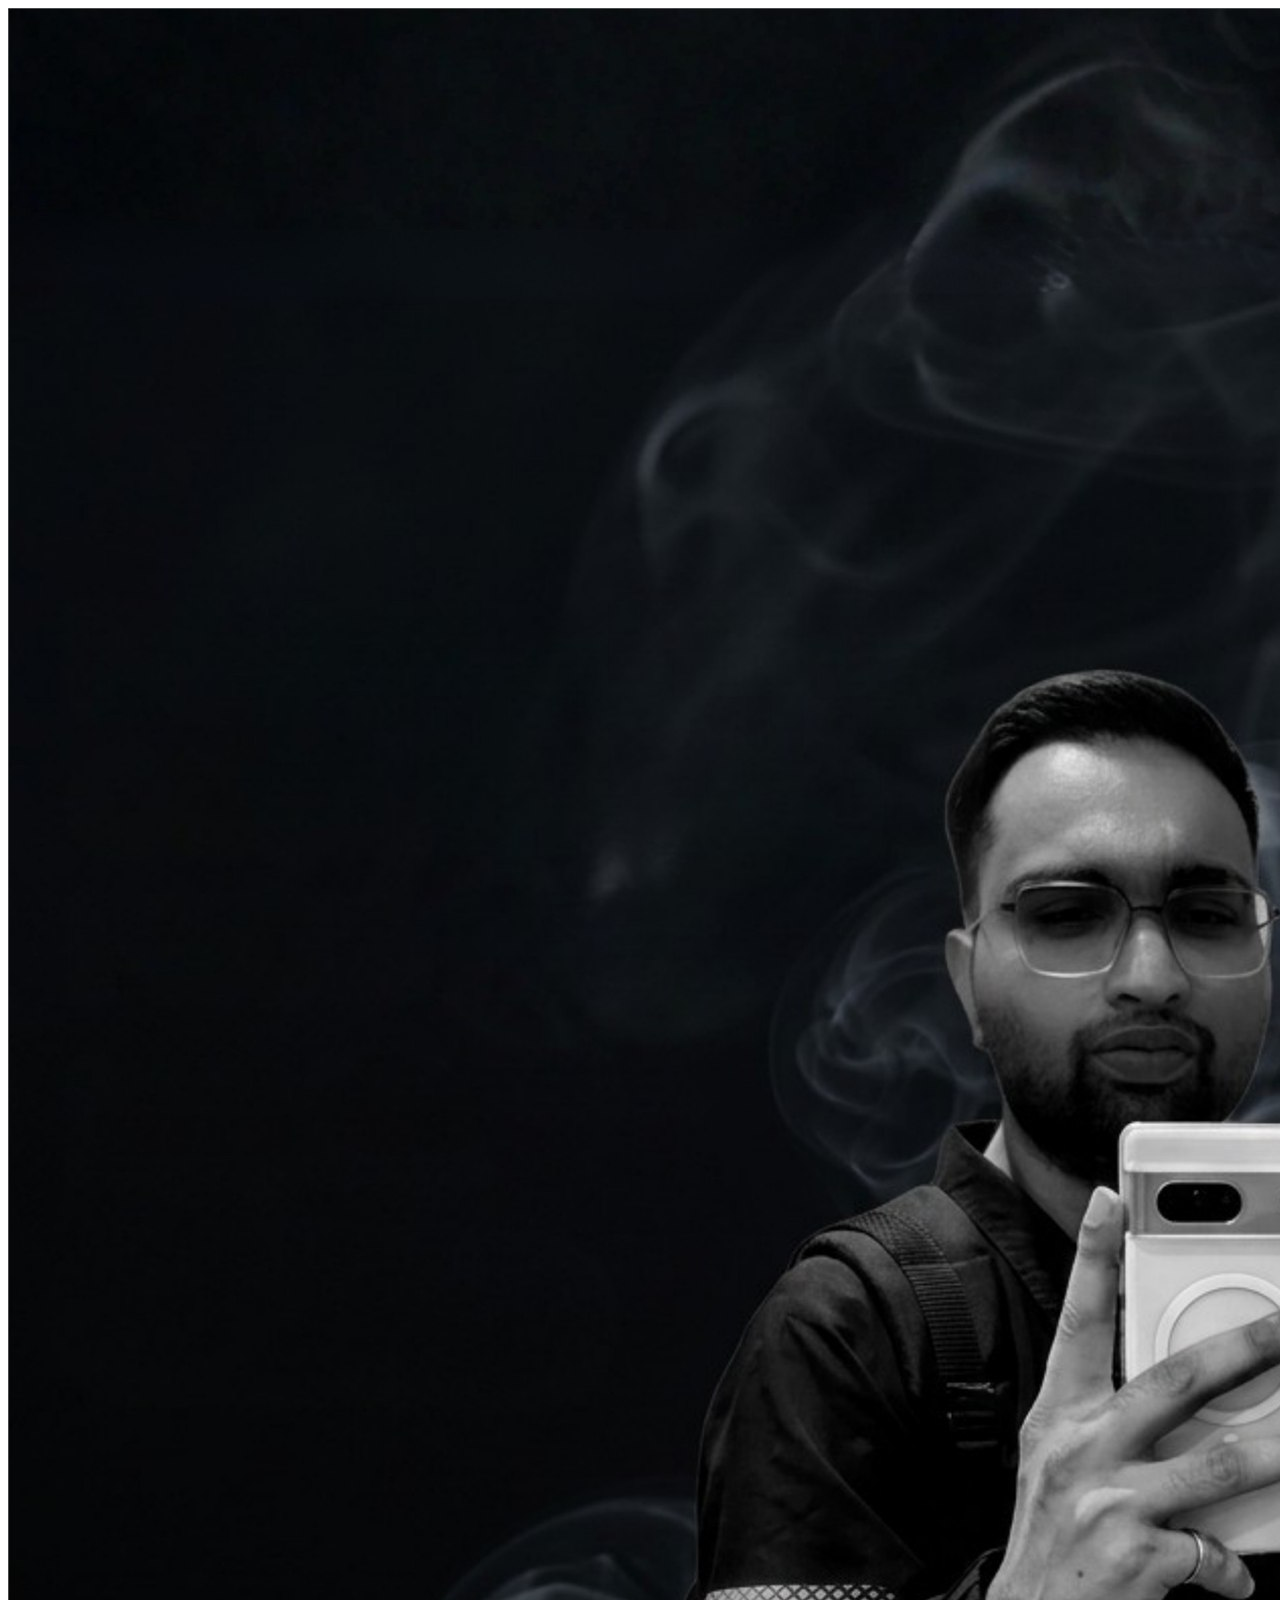
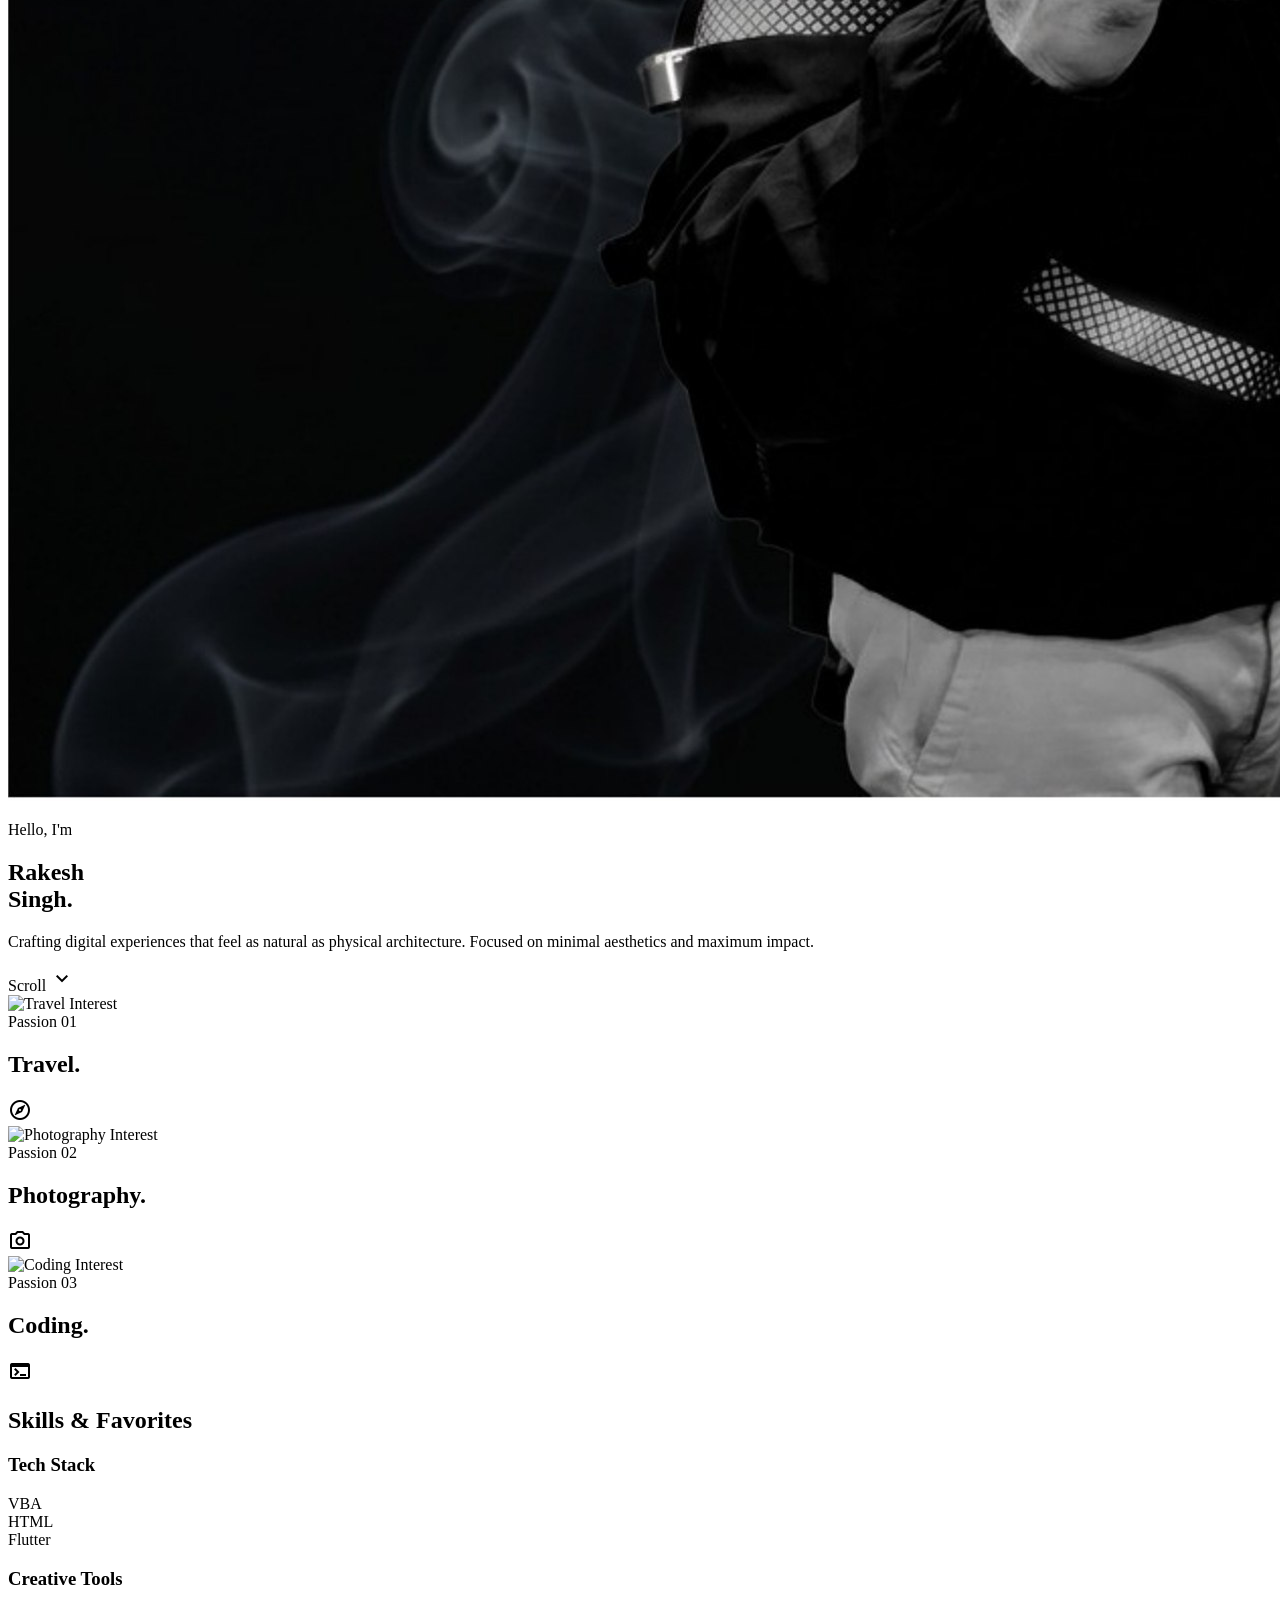
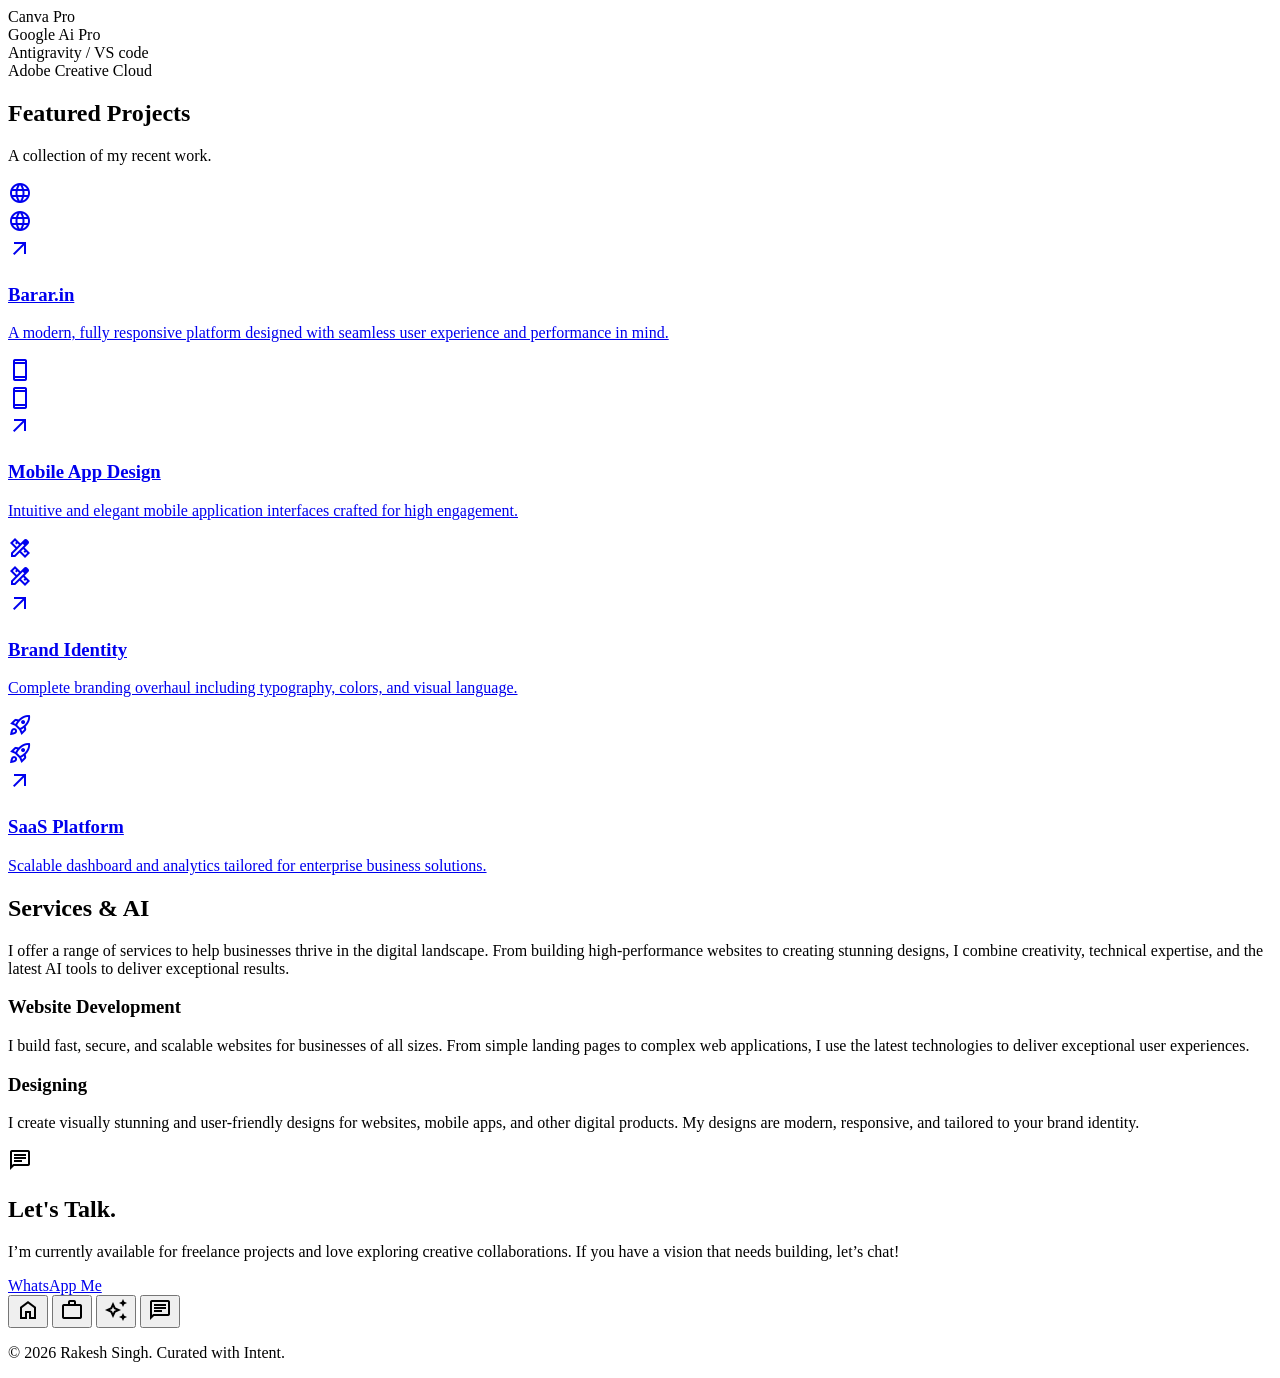
==== commit 48c3e386: "Replace contact links with WhatsApp button" ====
--- a/rakesh barar.html
+++ b/rakesh barar.html
@@ -440,17 +440,14 @@
         <!-- Tab: Chat / Contact -->
         <div id="tab-chat" class="tab-pane hidden px-8 py-32 min-h-[80vh]">
             <div class="max-w-2xl mx-auto text-center flex flex-col items-center justify-center h-full pt-12">
-                <span class="material-symbols-outlined text-6xl text-surface-tint mb-6">mark_email_unread</span>
+                <span class="material-symbols-outlined text-6xl text-surface-tint mb-6">chat</span>
                 <h2 class="font-headline font-extrabold text-5xl tracking-tighter text-on-surface mb-6">Let's Talk.</h2>
                 <p class="font-body text-secondary text-lg mb-10">I’m currently available for freelance projects and
                     love exploring creative collaborations. If you have a vision that needs building, let’s chat!</p>
-                <div class="flex flex-wrap gap-4 justify-center">
-                    <a href="mailto:rxchouhan@gmail.com"
-                        class="px-8 py-4 rounded-full bg-surface-tint text-zinc-900 font-bold tracking-wide hover:opacity-90 transition-opacity">Email
+                <div class="flex justify-center">
+                    <a href="https://wa.me/918290179346" target="_blank" rel="noopener noreferrer"
+                        class="px-8 py-4 rounded-full bg-surface-tint text-zinc-900 font-bold tracking-wide hover:opacity-90 transition-opacity">WhatsApp
                         Me</a>
-                    <a href="#"
-                        class="px-8 py-4 rounded-full bg-surface-container-highest text-on-surface font-bold tracking-wide hover:bg-surface-variant transition-colors">Twitter
-                        / X</a>
                 </div>
             </div>
         </div>
